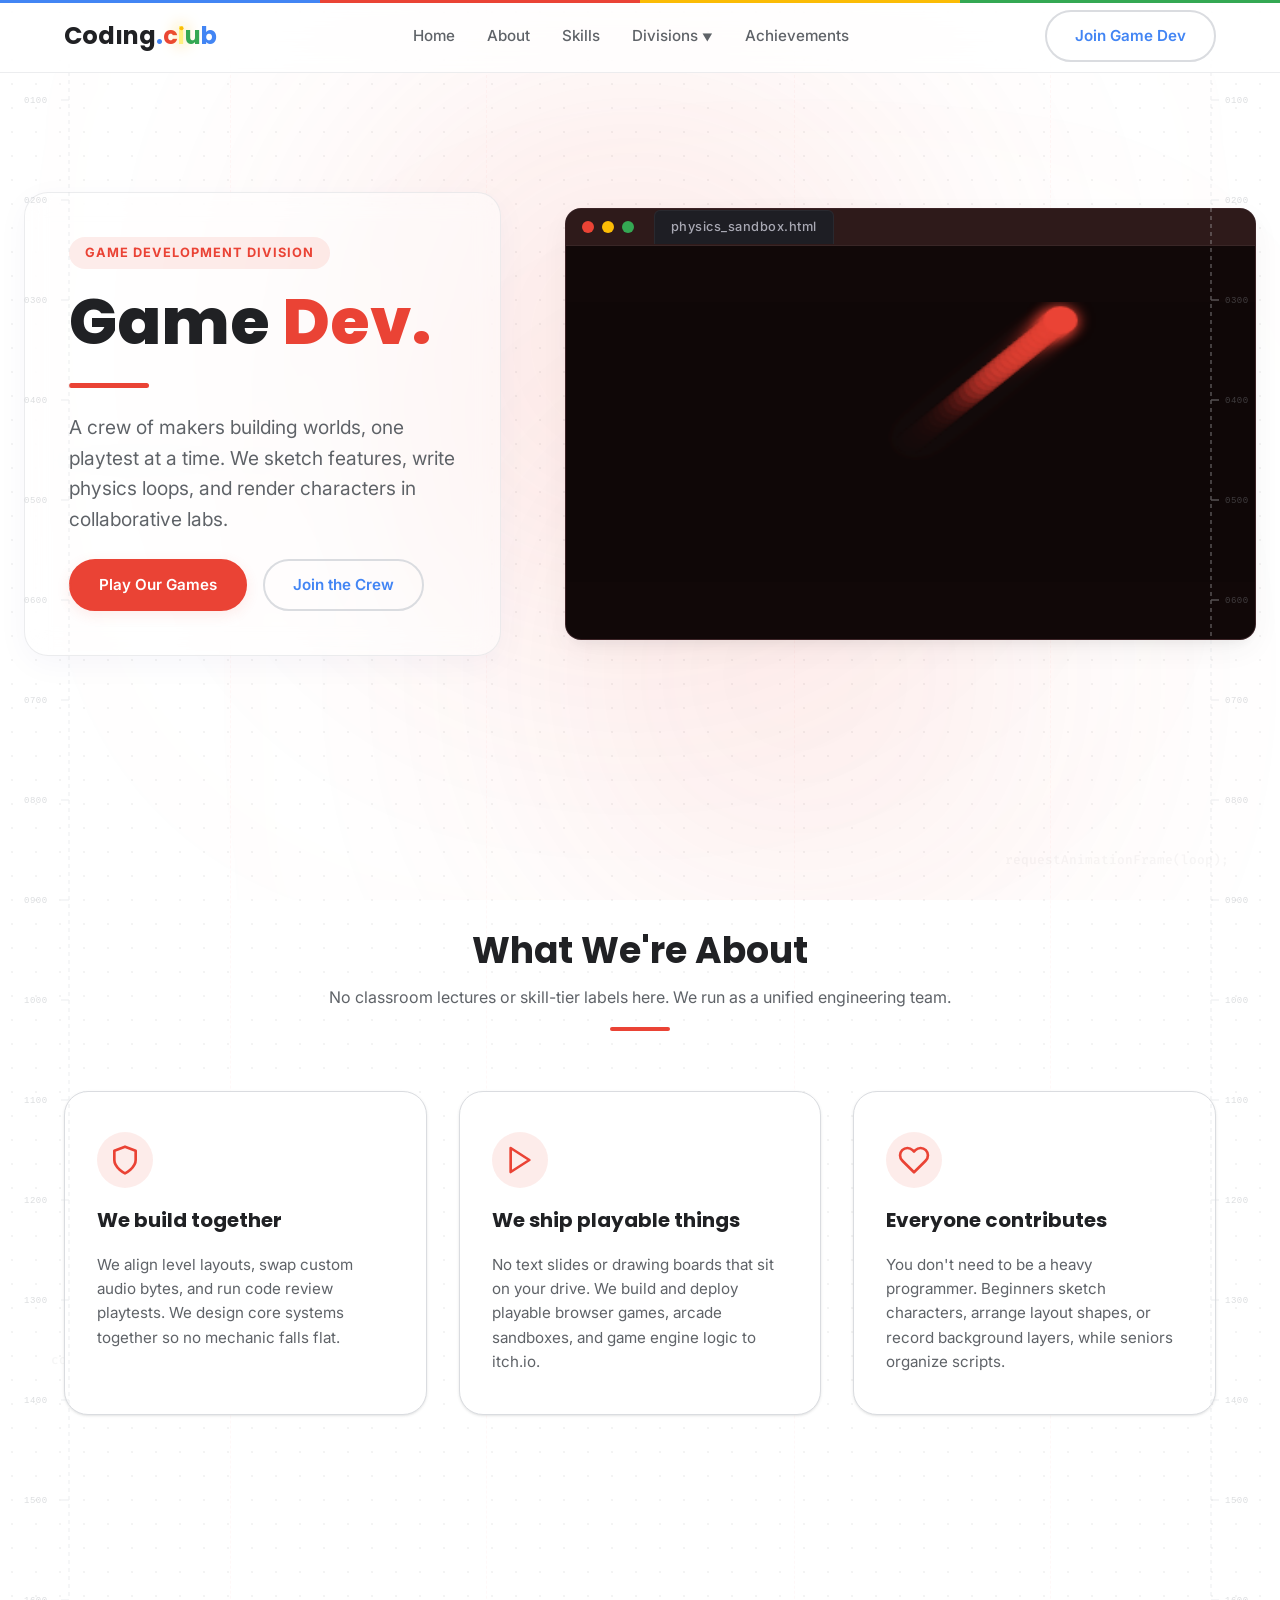
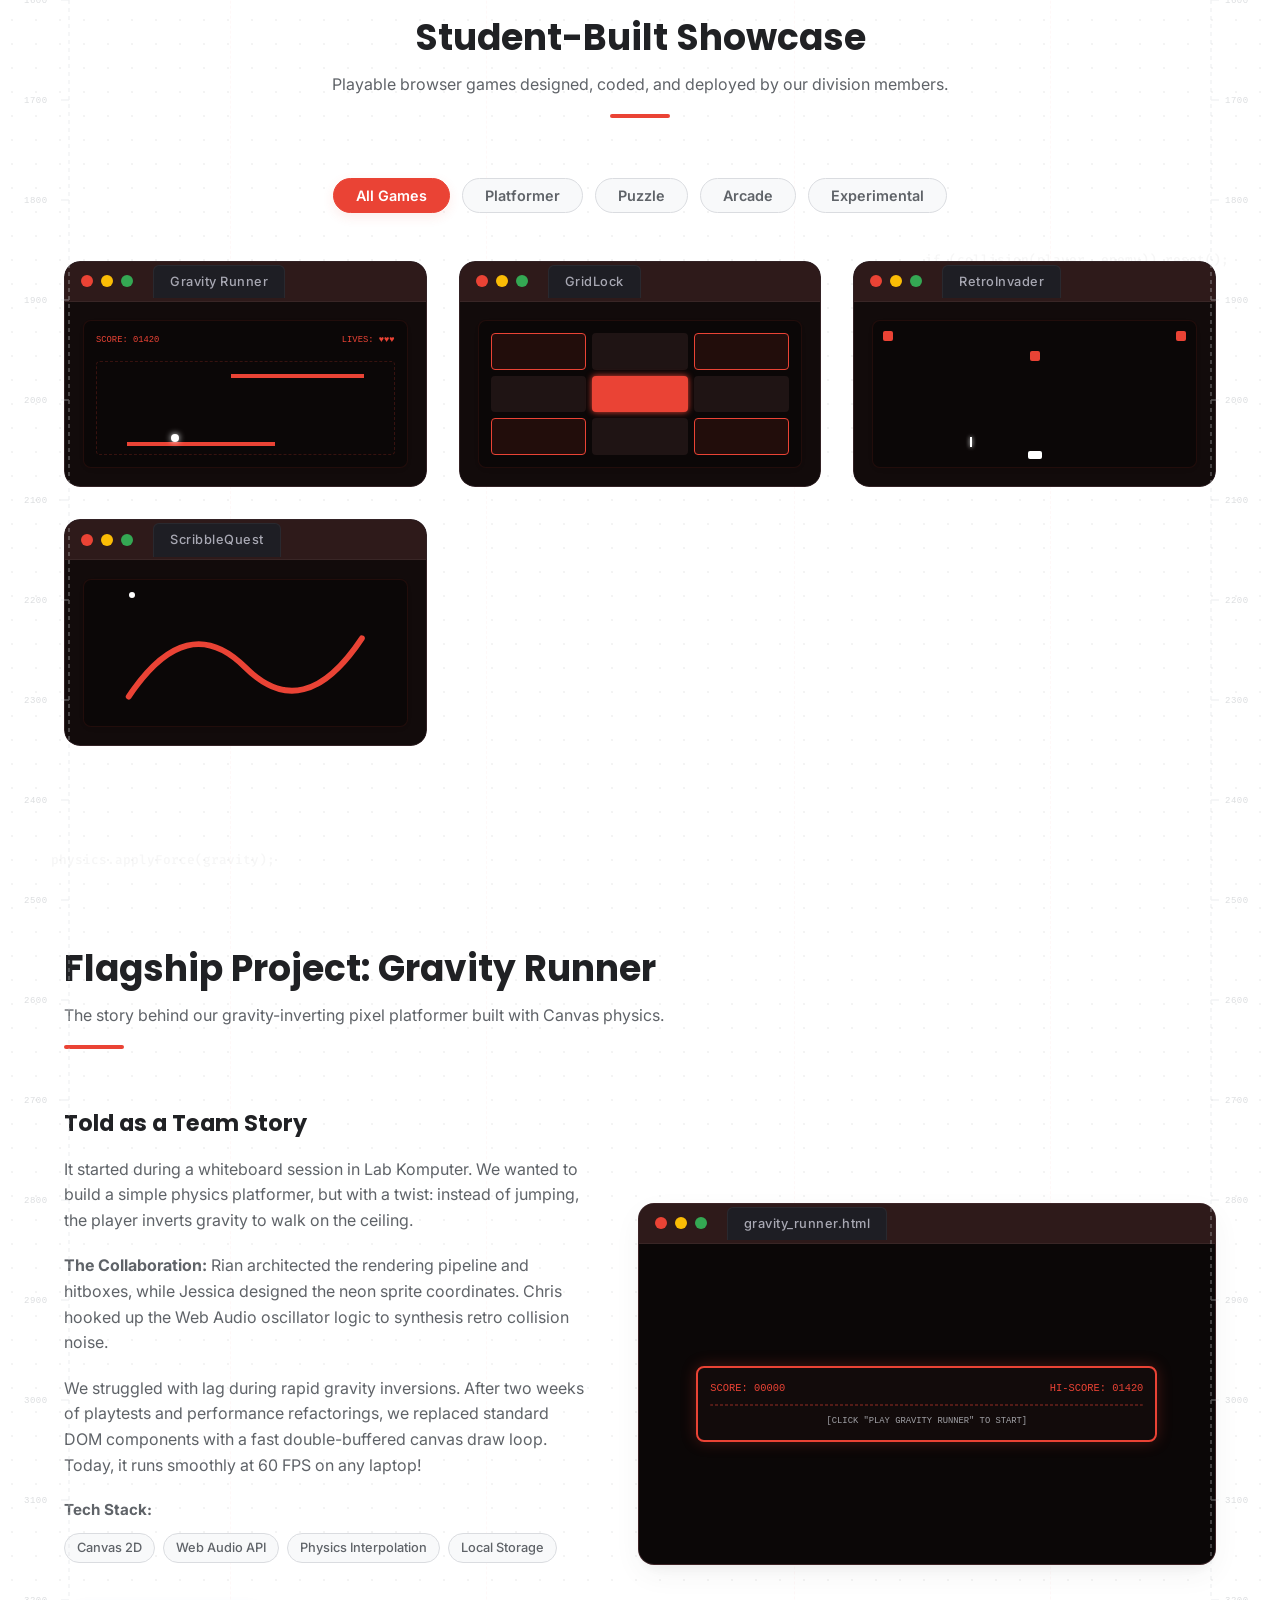
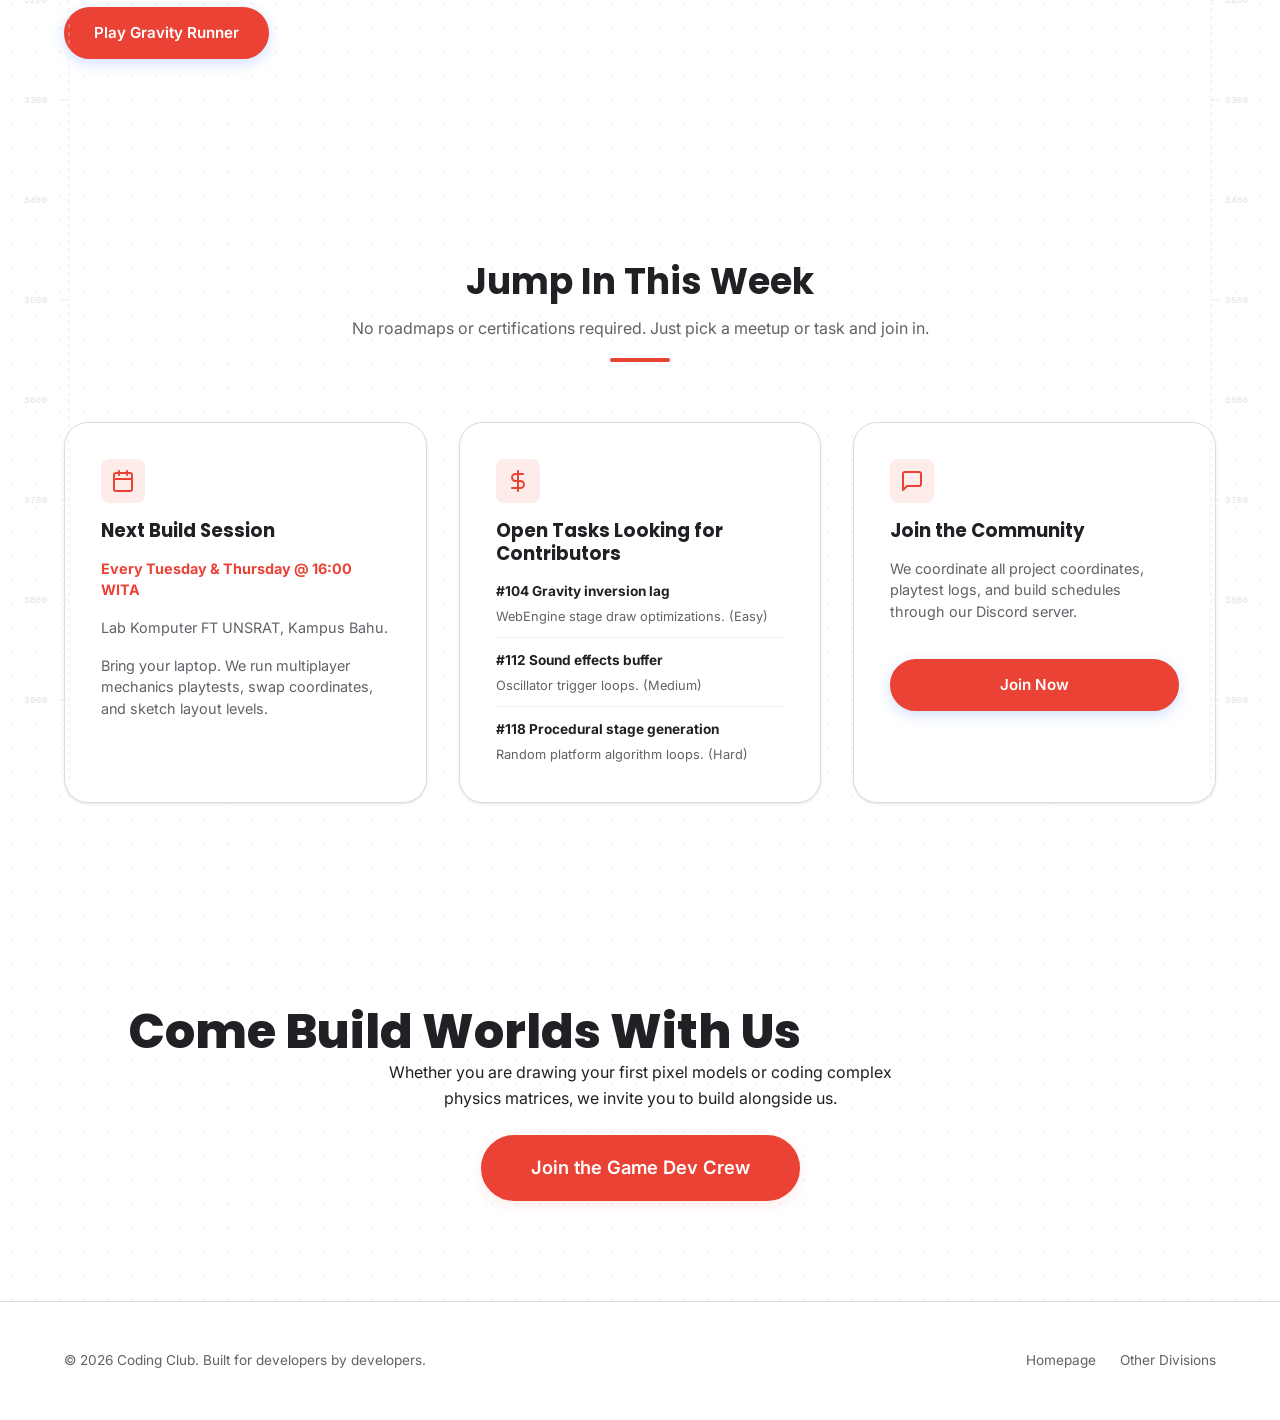
==== gamedev.html @ 47f0b037 "Add files via upload" ====
<!DOCTYPE html>
<html lang="en">
<head>
  <meta charset="UTF-8">
  <meta name="viewport" content="width=device-width, initial-scale=1.0">
  <title>Game Dev Division - Coding Club</title>
  <meta name="description" content="Join the Game Dev Division of Coding Club. A crew of makers building worlds, one playtest at a time. Open to all students at FT UNSRAT.">
  
  <!-- Favicon -->
  <link rel="icon" type="image/webp" href="images/logo.webp">
  
  <!-- Preconnect and Async Font Loading -->
  <link rel="preconnect" href="https://fonts.googleapis.com">
  <link rel="preconnect" href="https://fonts.gstatic.com" crossorigin>
  <link rel="stylesheet" href="https://fonts.googleapis.com/css2?family=Inter:wght@400;500;600;700&family=Poppins:wght@600;700;800&family=Outfit:wght@500;700;800&family=Fira+Code:wght@500&display=swap" media="print" onload="this.media='all'">
  
  <link rel="stylesheet" href="style.css">
</head>
<body class="gamedev-page">

  <!-- Premium Background Elements (Scoped to red) -->
  <div class="bg-grid-overlay"></div>
  <div class="ambient-glows">
    <div class="glow-blob blob-red" style="top: 10%; left: 30%; width: 500px; height: 500px; opacity: 0.15;"></div>
    <div class="glow-blob blob-red" style="top: 50%; right: 20%; width: 450px; height: 450px; opacity: 0.12;"></div>
  </div>

  <!-- Interactive Cursor Glow Spotlight -->
  <div class="cursor-glow" id="cursor-glow"></div>

  <!-- Blueprint Vertical Grid Lines -->
  <div class="blueprint-grid-lines">
    <div class="grid-line line-1" style="border-color: rgba(234, 67, 53, 0.035);"></div>
    <div class="grid-line line-2" style="border-color: rgba(234, 67, 53, 0.035);"></div>
    <div class="grid-line line-3" style="border-color: rgba(234, 67, 53, 0.035);"></div>
    <div class="grid-line line-4" style="border-color: rgba(234, 67, 53, 0.035);"></div>
  </div>

  <!-- Scattered Monospace Code Snippet Watermarks -->
  <div class="bg-code-watermarks">
    <div class="watermark wt-left wt-1">ctx.drawImage(sprite, x, y);</div>
    <div class="watermark wt-right wt-2">requestAnimationFrame(loop);</div>
    <div class="watermark wt-left wt-3">const audio = new AudioContext();</div>
    <div class="watermark wt-right wt-4">if (collision(player, enemy)) reset();</div>
    <div class="watermark wt-left wt-5">physics.applyForce(gravity);</div>
  </div>

  <!-- Vertical Side Blueprint Rulers -->
  <div class="bg-ruler bg-ruler-left"></div>
  <div class="bg-ruler bg-ruler-right"></div>

  <!-- Navigation Bar -->
  <header id="main-header">
    <div class="container nav-container">
      <a href="index.html" class="logo" aria-label="Coding Club Logo">
        <span class="logo-coding">Cod<span class="logo-i">ı<span class="i-dot"></span></span>ng</span><span class="logo-divider">.</span><span class="logo-club"><span class="logo-letter club-c red">c</span><span class="logo-letter club-l yellow">l</span><span class="logo-letter club-u green">u</span><span class="logo-letter club-b blue">b</span></span>
      </a>
      
      <button class="menu-toggle" id="mobile-menu" aria-label="Toggle navigation menu">
        <span></span>
        <span></span>
        <span></span>
      </button>

      <nav>
        <ul class="nav-links" id="nav-links-list">
          <li><a href="index.html#hero">Home</a></li>
          <li><a href="index.html#intro">About</a></li>
          <li><a href="index.html#learn">Skills</a></li>
          <li class="dropdown">
            <a href="index.html#divisions" class="dropdown-toggle">Divisions <span class="dropdown-caret">▼</span></a>
            <ul class="dropdown-menu">
              <li><a href="webdev.html">Web Dev</a></li>
              <li><a href="gamedev.html">Game Dev</a></li>
              <li><a href="python.html">Python</a></li>
            </ul>
          </li>
          <li><a href="index.html#timeline">Achievements</a></li>
        </ul>
      </nav>

      <div class="nav-cta">
        <a href="#join-division" class="btn btn-secondary">Join Game Dev</a>
      </div>
    </div>
  </header>

  <!-- Division Hero Section -->
  <section id="division-hero" class="div-hero-sec">
    <div class="container hero-wrapper">
      <div class="hero-content reveal reveal-left">
        <div class="division-badge-pill" style="color: var(--google-red); background-color: var(--google-red-alpha);">Game Development Division</div>
        <h1 class="hero-headline">
          Game <span class="word-red" style="color: var(--google-red);">Dev.</span>
        </h1>
        <div class="section-divider divider-red" style="margin: 0; width: 80px; height: 5px; background-color: var(--google-red);"></div>
        <p class="hero-subtext">
          A crew of makers building worlds, one playtest at a time. We sketch features, write physics loops, and render characters in collaborative labs.
        </p>
        <div class="hero-ctas">
          <a href="#work" class="btn btn-primary" style="background-color: var(--google-red); border-color: var(--google-red); box-shadow: 0 4px 14px var(--google-red-alpha);">Play Our Games</a>
          <a href="#join-division" class="btn btn-secondary">Join the Crew</a>
        </div>
      </div>
      
      <!-- Interactive Game Demo Canvas Mockup -->
      <div class="showcase-container reveal reveal-right">
        <div class="browser-mock" style="border-color: rgba(234, 67, 53, 0.15);">
          <div class="browser-header" style="background-color: #2e1a1a;">
            <span class="dot dot-red"></span>
            <span class="dot dot-yellow"></span>
            <span class="dot dot-green"></span>
            <div class="browser-tab">physics_sandbox.html</div>
          </div>
          <div class="browser-content" style="background-color: #110808; display: flex; align-items: center; justify-content: center; height: 100%;">
            <canvas id="gamedev-canvas" style="width: 100%; height: 100%; max-height: 280px; display: block;"></canvas>
          </div>
        </div>
      </div>
    </div>
  </section>

  <!-- What We're About Section -->
  <section id="about-division" class="section-alt">
    <div class="container">
      <div class="section-header text-center reveal">
        <h2>What We're About</h2>
        <p>No classroom lectures or skill-tier labels here. We run as a unified engineering team.</p>
        <div class="section-divider divider-red" style="background-color: var(--google-red);"></div>
      </div>

      <div class="pillars-grid">
        <!-- Pillar 1 -->
        <div class="pillar-card reveal" style="transition-delay: 0.1s;">
          <div class="pillar-icon" style="background-color: var(--google-red-alpha); color: var(--google-red);">
            <svg viewBox="0 0 24 24" width="32" height="32" fill="none" stroke="currentColor" stroke-width="2" stroke-linecap="round" stroke-linejoin="round"><path d="M12 22s8-4 8-10V5l-8-3-8 3v7c0 6 8 10 8 10z"/></svg>
          </div>
          <h3>We build together</h3>
          <p>
            We align level layouts, swap custom audio bytes, and run code review playtests. We design core systems together so no mechanic falls flat.
          </p>
        </div>

        <!-- Pillar 2 -->
        <div class="pillar-card reveal" style="transition-delay: 0.2s;">
          <div class="pillar-icon" style="background-color: var(--google-red-alpha); color: var(--google-red);">
            <svg viewBox="0 0 24 24" width="32" height="32" fill="none" stroke="currentColor" stroke-width="2" stroke-linecap="round" stroke-linejoin="round"><polygon points="5 3 19 12 5 21 5 3"/></svg>
          </div>
          <h3>We ship playable things</h3>
          <p>
            No text slides or drawing boards that sit on your drive. We build and deploy playable browser games, arcade sandboxes, and game engine logic to itch.io.
          </p>
        </div>

        <!-- Pillar 3 -->
        <div class="pillar-card reveal" style="transition-delay: 0.3s;">
          <div class="pillar-icon" style="background-color: var(--google-red-alpha); color: var(--google-red);">
            <svg viewBox="0 0 24 24" width="32" height="32" fill="none" stroke="currentColor" stroke-width="2" stroke-linecap="round" stroke-linejoin="round"><path d="M20.84 4.61a5.5 5.5 0 0 0-7.78 0L12 5.67l-1.06-1.06a5.5 5.5 0 0 0-7.78 7.78l1.06 1.06L12 21.23l7.78-7.78 1.06-1.06a5.5 5.5 0 0 0 0-7.78z"/></svg>
          </div>
          <h3>Everyone contributes</h3>
          <p>
            You don't need to be a heavy programmer. Beginners sketch characters, arrange layout shapes, or record background layers, while seniors organize scripts.
          </p>
        </div>
      </div>
    </div>
  </section>

  <!-- Live Project Showcase Section -->
  <section id="work">
    <div class="container">
      <div class="section-header text-center reveal">
        <h2>Student-Built Showcase</h2>
        <p>Playable browser games designed, coded, and deployed by our division members.</p>
        <div class="section-divider divider-red" style="background-color: var(--google-red);"></div>
      </div>

      <!-- Filter Tabs -->
      <div class="filter-tabs-wrapper reveal">
        <button class="filter-tab active" data-filter="all" style="--google-blue: var(--google-red); --google-blue-alpha: var(--google-red-alpha);">All Games</button>
        <button class="filter-tab" data-filter="platformer" style="--google-blue: var(--google-red); --google-blue-alpha: var(--google-red-alpha);">Platformer</button>
        <button class="filter-tab" data-filter="puzzle" style="--google-blue: var(--google-red); --google-blue-alpha: var(--google-red-alpha);">Puzzle</button>
        <button class="filter-tab" data-filter="arcade" style="--google-blue: var(--google-red); --google-blue-alpha: var(--google-red-alpha);">Arcade</button>
        <button class="filter-tab" data-filter="experimental" style="--google-blue: var(--google-red); --google-blue-alpha: var(--google-red-alpha);">Experimental</button>
      </div>

      <!-- Project Grid -->
      <div class="project-showcase-grid">
        <!-- Game 1 (Platformer) -->
        <div class="project-card-wrapper reveal" data-category="platformer">
          <div class="browser-mock" style="border-color: rgba(234, 67, 53, 0.1);">
            <div class="browser-header" style="background-color: #2e1a1a;">
              <span class="dot dot-red"></span>
              <span class="dot dot-yellow"></span>
              <span class="dot dot-green"></span>
              <div class="browser-tab">Gravity Runner</div>
            </div>
            <div class="browser-content">
              <div class="showcase-img-placeholder" style="background-color: #120b0b;">
                <!-- Retro Game UI Visual mockup -->
                <div class="vector-browser-ui" style="background-color: #0b0707; border-color: rgba(234, 67, 53, 0.1);">
                  <div class="game-hud" style="display: flex; justify-content: space-between; font-family: monospace; font-size: 0.55rem; color: var(--google-red); width: 100%;">
                    <span>SCORE: 01420</span>
                    <span>LIVES: &hearts;&hearts;&hearts;</span>
                  </div>
                  <div style="flex-grow: 1; position: relative; border: 1px dashed rgba(234, 67, 53, 0.2); border-radius: 4px; margin-top: 4px; overflow: hidden;">
                    <div style="position: absolute; bottom: 8px; left: 10%; width: 50%; height: 4px; background-color: var(--google-red);"></div>
                    <div style="position: absolute; top: 12px; right: 10%; width: 45%; height: 4px; background-color: var(--google-red);"></div>
                    <div style="position: absolute; bottom: 12px; left: 25%; width: 8px; height: 8px; background-color: #ffffff; border-radius: 50%; box-shadow: 0 0 6px #ffffff;"></div>
                  </div>
                </div>
              </div>
              <div class="project-hover-detail" style="background: rgba(18, 11, 11, 0.98);">
                <h4>Gravity Runner</h4>
                <p>Run, jump, and invert gravity to bypass obstacles in this fast-paced pixel game.</p>
                <div class="proj-stack">
                  <span class="stack-tag" style="background-color: var(--google-red-alpha); color: var(--google-red);">Canvas 2D</span>
                  <span class="stack-tag" style="background-color: var(--google-red-alpha); color: var(--google-red);">Web Audio</span>
                  <span class="stack-tag" style="background-color: var(--google-red-alpha); color: var(--google-red);">HTML5</span>
                </div>
              </div>
            </div>
          </div>
        </div>

        <!-- Game 2 (Puzzle) -->
        <div class="project-card-wrapper reveal" data-category="puzzle">
          <div class="browser-mock" style="border-color: rgba(234, 67, 53, 0.1);">
            <div class="browser-header" style="background-color: #2e1a1a;">
              <span class="dot dot-red"></span>
              <span class="dot dot-yellow"></span>
              <span class="dot dot-green"></span>
              <div class="browser-tab">GridLock</div>
            </div>
            <div class="browser-content">
              <div class="showcase-img-placeholder" style="background-color: #120b0b;">
                <div class="vector-browser-ui" style="background-color: #0b0707; border-color: rgba(234, 67, 53, 0.1); display: grid; grid-template-columns: repeat(3, 1fr); gap: 6px; padding: 12px;">
                  <div style="background-color: var(--google-red-alpha); border-radius: 4px; border: 1px solid var(--google-red);"></div>
                  <div style="background-color: #1f1414; border-radius: 4px;"></div>
                  <div style="background-color: var(--google-red-alpha); border-radius: 4px; border: 1px solid var(--google-red);"></div>
                  <div style="background-color: #1f1414; border-radius: 4px;"></div>
                  <div style="background-color: var(--google-red); border-radius: 4px; box-shadow: 0 0 6px var(--google-red);"></div>
                  <div style="background-color: #1f1414; border-radius: 4px;"></div>
                  <div style="background-color: var(--google-red-alpha); border-radius: 4px; border: 1px solid var(--google-red);"></div>
                  <div style="background-color: #1f1414; border-radius: 4px;"></div>
                  <div style="background-color: var(--google-red-alpha); border-radius: 4px; border: 1px solid var(--google-red);"></div>
                </div>
              </div>
              <div class="project-hover-detail" style="background: rgba(18, 11, 11, 0.98);">
                <h4>GridLock</h4>
                <p>A slide puzzle resolving pattern matches before the grid locks up.</p>
                <div class="proj-stack">
                  <span class="stack-tag" style="background-color: var(--google-red-alpha); color: var(--google-red);">React</span>
                  <span class="stack-tag" style="background-color: var(--google-red-alpha); color: var(--google-red);">CSS Grid</span>
                  <span class="stack-tag" style="background-color: var(--google-red-alpha); color: var(--google-red);">Vite</span>
                </div>
              </div>
            </div>
          </div>
        </div>

        <!-- Game 3 (Arcade) -->
        <div class="project-card-wrapper reveal" data-category="arcade">
          <div class="browser-mock" style="border-color: rgba(234, 67, 53, 0.1);">
            <div class="browser-header" style="background-color: #2e1a1a;">
              <span class="dot dot-red"></span>
              <span class="dot dot-yellow"></span>
              <span class="dot dot-green"></span>
              <div class="browser-tab">RetroInvader</div>
            </div>
            <div class="browser-content">
              <div class="showcase-img-placeholder" style="background-color: #120b0b;">
                <div class="vector-browser-ui" style="background-color: #0b0707; border-color: rgba(234, 67, 53, 0.1); position: relative;">
                  <div style="position: absolute; top: 10px; left: 10px; width: 10px; height: 10px; background-color: var(--google-red); border-radius: 2px;"></div>
                  <div style="position: absolute; top: 10px; right: 10px; width: 10px; height: 10px; background-color: var(--google-red); border-radius: 2px;"></div>
                  <div style="position: absolute; top: 30px; left: 50%; transform: translateX(-50%); width: 10px; height: 10px; background-color: var(--google-red); border-radius: 2px;"></div>
                  
                  <div style="position: absolute; bottom: 20px; left: 30%; width: 2px; height: 10px; background-color: #ffffff; box-shadow: 0 0 4px #ffffff;"></div>
                  <div style="position: absolute; bottom: 8px; left: 50%; transform: translateX(-50%); width: 14px; height: 8px; background-color: #ffffff; border-radius: 2px;"></div>
                </div>
              </div>
              <div class="project-hover-detail" style="background: rgba(18, 11, 11, 0.98);">
                <h4>RetroInvader</h4>
                <p>A neon space defender shooting rising blocks and waves of targets.</p>
                <div class="proj-stack">
                  <span class="stack-tag" style="background-color: var(--google-red-alpha); color: var(--google-red);">Canvas 2D</span>
                  <span class="stack-tag" style="background-color: var(--google-red-alpha); color: var(--google-red);">Vanilla JS</span>
                  <span class="stack-tag" style="background-color: var(--google-red-alpha); color: var(--google-red);">WebAudio</span>
                </div>
              </div>
            </div>
          </div>
        </div>

        <!-- Game 4 (Experimental) -->
        <div class="project-card-wrapper reveal" data-category="experimental">
          <div class="browser-mock" style="border-color: rgba(234, 67, 53, 0.1);">
            <div class="browser-header" style="background-color: #2e1a1a;">
              <span class="dot dot-red"></span>
              <span class="dot dot-yellow"></span>
              <span class="dot dot-green"></span>
              <div class="browser-tab">ScribbleQuest</div>
            </div>
            <div class="browser-content">
              <div class="showcase-img-placeholder" style="background-color: #120b0b;">
                <div class="vector-browser-ui" style="background-color: #0b0707; border-color: rgba(234, 67, 53, 0.1); position: relative;">
                  <!-- Curved drawing path representation -->
                  <svg viewBox="0 0 100 50" style="position: absolute; top: 0; left: 0; width: 100%; height: 100%; fill: none; stroke: var(--google-red); stroke-width: 2; stroke-linecap: round;">
                    <path d="M10,40 Q30,10 50,30 T90,20" />
                  </svg>
                  <div style="position: absolute; top: 12px; left: 45px; width: 6px; height: 6px; background-color: #ffffff; border-radius: 50%;"></div>
                </div>
              </div>
              <div class="project-hover-detail" style="background: rgba(18, 11, 11, 0.98);">
                <h4>ScribbleQuest</h4>
                <p>A procedural physics drawer letting you sketch platforms to guide the hero.</p>
                <div class="proj-stack">
                  <span class="stack-tag" style="background-color: var(--google-red-alpha); color: var(--google-red);">Matter.js</span>
                  <span class="stack-tag" style="background-color: var(--google-red-alpha); color: var(--google-red);">Canvas 2D</span>
                  <span class="stack-tag" style="background-color: var(--google-red-alpha); color: var(--google-red);">TypeScript</span>
                </div>
              </div>
            </div>
          </div>
        </div>
      </div>
    </div>
  </section>

  <!-- Featured Project Deep-Dive Section -->
  <section id="deep-dive" class="section-alt">
    <div class="container">
      <div class="section-header reveal">
        <h2>Flagship Project: Gravity Runner</h2>
        <p>The story behind our gravity-inverting pixel platformer built with Canvas physics.</p>
        <div class="section-divider divider-red" style="background-color: var(--google-red); margin-left: 0;"></div>
      </div>

      <div class="deep-dive-layout">
        <!-- Story text -->
        <div class="deep-dive-story reveal reveal-left">
          <h3>Told as a Team Story</h3>
          <p>
            It started during a whiteboard session in Lab Komputer. We wanted to build a simple physics platformer, but with a twist: instead of jumping, the player inverts gravity to walk on the ceiling.
          </p>
          <p>
            <strong>The Collaboration:</strong> Rian architected the rendering pipeline and hitboxes, while Jessica designed the neon sprite coordinates. Chris hooked up the Web Audio oscillator logic to synthesis retro collision noise.
          </p>
          <p>
            We struggled with lag during rapid gravity inversions. After two weeks of playtests and performance refactorings, we replaced standard DOM components with a fast double-buffered canvas draw loop. Today, it runs smoothly at 60 FPS on any laptop!
          </p>

          <div class="dive-tech-stack">
            <strong>Tech Stack:</strong>
            <div class="tools-list" style="margin-top: 10px;">
              <span class="tool-badge">Canvas 2D</span>
              <span class="tool-badge">Web Audio API</span>
              <span class="tool-badge">Physics Interpolation</span>
              <span class="tool-badge">Local Storage</span>
            </div>
          </div>

          <div class="dive-buttons" style="margin-top: 24px;">
            <a href="#" id="gamedev-flagship-btn" class="btn btn-primary" style="background-color: var(--google-red); border-color: var(--google-red);">Play Gravity Runner</a>
          </div>
        </div>

        <!-- Visual layout mock browser -->
        <div class="deep-dive-visual reveal reveal-right">
          <div class="browser-mock" style="border-color: rgba(234, 67, 53, 0.15);">
            <div class="browser-header" style="background-color: #2e1a1a;">
              <span class="dot dot-red"></span>
              <span class="dot dot-yellow"></span>
              <span class="dot dot-green"></span>
              <div class="browser-tab">gravity_runner.html</div>
            </div>
            <div class="browser-content" style="background-color: #0b0707; display: flex; align-items: center; justify-content: center; height: 100%; min-height: 320px;">
              <!-- Mini Game cabinet frame -->
              <div id="gamedev-game-container" style="width: 80%; height: 80%; border: 2px solid var(--google-red); border-radius: 8px; background-color: #120b0b; padding: 12px; display: flex; flex-direction: column; justify-content: space-between; box-shadow: 0 0 15px rgba(234, 67, 53, 0.25);">
                <div id="gamedev-game-hud" style="font-family: monospace; font-size: 0.65rem; color: var(--google-red); display: flex; justify-content: space-between;">
                  <span>SCORE: 00000</span>
                  <span>HI-SCORE: 01420</span>
                </div>
                <div id="gamedev-game-screen" style="flex-grow: 1; border: 1px dashed rgba(234, 67, 53, 0.3); border-radius: 4px; margin: 8px 0; position: relative; overflow: hidden; display: flex; align-items: center; justify-content: center; font-family: monospace;">
                  <!-- Retro platforms and character representation -->
                  <div style="position: absolute; top: 16px; left: 15px; width: 35px; height: 4px; background-color: var(--google-red);"></div>
                  <div style="position: absolute; bottom: 20px; right: 20px; width: 45px; height: 4px; background-color: var(--google-red);"></div>
                  <div style="position: absolute; top: 20px; left: 24px; width: 8px; height: 8px; background-color: #ffffff; border-radius: 2px; box-shadow: 0 0 8px #ffffff;"></div>
                </div>
                <div id="gamedev-game-instruction" style="font-family: monospace; font-size: 0.55rem; color: #a1a1a6; text-align: center; cursor: pointer; user-select: none;">
                  [CLICK "PLAY GRAVITY RUNNER" TO START]
                </div>
              </div>
            </div>
          </div>
        </div>
      </div>
    </div>
  </section>

  <!-- How to Get Involved Section -->
  <section id="get-involved">
    <div class="container">
      <div class="section-header text-center reveal">
        <h2>Jump In This Week</h2>
        <p>No roadmaps or certifications required. Just pick a meetup or task and join in.</p>
        <div class="section-divider divider-red" style="background-color: var(--google-red);"></div>
      </div>

      <div class="involved-grid">
        <!-- Next Meetup -->
        <div class="involved-card reveal" style="transition-delay: 0.1s;">
          <div class="card-icon" style="background-color: var(--google-red-alpha); color: var(--google-red);">
            <svg viewBox="0 0 24 24" width="24" height="24" fill="none" stroke="currentColor" stroke-width="2" stroke-linecap="round" stroke-linejoin="round"><rect x="3" y="4" width="18" height="18" rx="2" ry="2"/><line x1="16" y1="2" x2="16" y2="6"/><line x1="8" y1="2" x2="8" y2="6"/><line x1="3" y1="10" x2="21" y2="10"/></svg>
          </div>
          <h3>Next Build Session</h3>
          <p class="meetup-time" style="color: var(--google-red);">Every Tuesday & Thursday @ 16:00 WITA</p>
          <p>Lab Komputer FT UNSRAT, Kampus Bahu.</p>
          <p class="details">Bring your laptop. We run multiplayer mechanics playtests, swap coordinates, and sketch layout levels.</p>
        </div>

        <!-- Open Issues -->
        <div class="involved-card reveal" style="transition-delay: 0.2s;">
          <div class="card-icon" style="background-color: var(--google-red-alpha); color: var(--google-red);">
            <svg viewBox="0 0 24 24" width="24" height="24" fill="none" stroke="currentColor" stroke-width="2" stroke-linecap="round" stroke-linejoin="round"><path d="M12 2v20M17 5H9.5a3.5 3.5 0 0 0 0 7h5a3.5 3.5 0 0 1 0 7H6"/></svg>
          </div>
          <h3>Open Tasks Looking for Contributors</h3>
          <ul class="tasks-list">
            <li>
              <strong>#104 Gravity inversion lag</strong>
              <span>WebEngine stage draw optimizations. (Easy)</span>
            </li>
            <li>
              <strong>#112 Sound effects buffer</strong>
              <span>Oscillator trigger loops. (Medium)</span>
            </li>
            <li>
              <strong>#118 Procedural stage generation</strong>
              <span>Random platform algorithm loops. (Hard)</span>
            </li>
          </ul>
        </div>

        <!-- Community Invite -->
        <div class="involved-card reveal" style="transition-delay: 0.3s;">
          <div class="card-icon" style="background-color: var(--google-red-alpha); color: var(--google-red);">
            <svg viewBox="0 0 24 24" width="24" height="24" fill="none" stroke="currentColor" stroke-width="2" stroke-linecap="round" stroke-linejoin="round"><path d="M21 15a2 2 0 0 1-2 2H7l-4 4V5a2 2 0 0 1 2-2h14a2 2 0 0 1 2 2z"/></svg>
          </div>
          <h3>Join the Community</h3>
          <p>We coordinate all project coordinates, playtest logs, and build schedules through our Discord server.</p>
          <div class="involvement-buttons" style="margin-top: 20px; display: flex; flex-direction: column; gap: 12px;">
            <a href="#" class="btn btn-primary" style="justify-content: center; background-color: var(--google-red); border-color: var(--google-red);">Join Now</a>
          </div>
        </div>
      </div>
    </div>
  </section>

  <!-- Division CTA Section -->
  <section id="join-division" class="section-alt">
    <div class="container text-center">
      <div class="div-cta-content reveal">
        <h2 class="cta-headline">Come Build Worlds With Us</h2>
        <p class="cta-subtext" style="max-width: 550px; margin: 0 auto 24px auto;">
          Whether you are drawing your first pixel models or coding complex physics matrices, we invite you to build alongside us.
        </p>
        <a href="#" class="btn btn-primary btn-large" style="background-color: var(--google-red); border-color: var(--google-red); box-shadow: 0 4px 14px var(--google-red-alpha);">Join the Game Dev Crew</a>
      </div>
    </div>
  </section>

  <!-- Footer Section -->
  <footer id="main-footer">
    <div class="container footer-wrapper">
      <p class="footer-copy">&copy; 2026 Coding Club. Built for developers by developers.</p>
      <div class="footer-links">
        <a href="index.html">Homepage</a>
        <a href="index.html#divisions">Other Divisions</a>
      </div>
    </div>
  </footer>

  <!-- Scripts -->
  <script src="script.js" defer></script>
</body>
</html>
---- style.css ----
/* CSS Custom Properties for Google-inspired Design System */
:root {
  --google-blue: #4285F4;
  --google-red: #EA4335;
  --google-yellow: #FBBC05;
  --google-green: #34A853;
  
  --google-blue-alpha: rgba(66, 133, 244, 0.1);
  --google-red-alpha: rgba(234, 67, 53, 0.1);
  --google-green-alpha: rgba(52, 168, 83, 0.1);
  --google-yellow-alpha: rgba(251, 188, 5, 0.1);

  --bg-primary: #ffffff;
  --bg-secondary: #f8f9fa;
  --bg-dark: #1e1e24;
  --text-primary: #202124;
  --text-secondary: #5f6368;
  --text-light: #ffffff;
  --border-color: #dadce0;
  
  --radius-sm: 8px;
  --radius-md: 16px;
  --radius-lg: 24px;
  --radius-xl: 32px;
  --radius-full: 100px;
  
  --shadow-sm: 0 1px 3px rgba(60, 64, 67, 0.1), 0 1px 2px rgba(60, 64, 67, 0.05);
  --shadow-md: 0 4px 6px -1px rgba(0, 0, 0, 0.05), 0 2px 4px -1px rgba(0, 0, 0, 0.03);
  --shadow-lg: 0 10px 30px -5px rgba(60, 64, 67, 0.08), 0 8px 16px -8px rgba(60, 64, 67, 0.08);
  --shadow-hover: 0 12px 32px -4px rgba(60, 64, 67, 0.15), 0 8px 24px -6px rgba(60, 64, 67, 0.1);

  --transition-smooth: all 0.3s cubic-bezier(0.4, 0, 0.2, 1);
  --transition-bounce: all 0.5s cubic-bezier(0.34, 1.56, 0.64, 1);
}

/* Base Styles & Resets */
*, *::before, *::after {
  box-sizing: border-box;
  margin: 0;
  padding: 0;
}

html {
  scroll-behavior: smooth;
  font-size: 16px;
}

body {
  font-family: 'Inter', sans-serif;
  background-color: var(--bg-primary);
  color: var(--text-primary);
  line-height: 1.6;
  overflow-x: hidden;
  position: relative; /* establish positioning context for background noodles */
  -webkit-font-smoothing: antialiased;
}

/* Scrollbar Styling */
::-webkit-scrollbar {
  width: 8px;
  height: 8px;
}

::-webkit-scrollbar-track {
  background: var(--bg-secondary);
}

::-webkit-scrollbar-thumb {
  background: #c1c1c1;
  border-radius: var(--radius-sm);
}

::-webkit-scrollbar-thumb:hover {
  background: #a8a8a8;
}

/* Typography */
h1, h2, h3, h4, h5, h6 {
  font-family: 'Poppins', sans-serif;
  font-weight: 700;
  color: var(--text-primary);
  line-height: 1.25;
}

/* Layout Utilities */
.container {
  width: 100%;
  max-width: 1200px;
  margin: 0 auto;
  padding: 0 24px;
}

section {
  padding: 100px 0;
  position: relative;
  overflow: hidden;
}

.section-alt {
  background-color: transparent; /* seamless background wash merges all sections */
}

.text-center {
  text-align: center;
}

.max-w-3xl {
  max-width: 48rem;
  margin-left: auto;
  margin-right: auto;
}

/* Header & Nav */
header {
  position: fixed;
  top: 0;
  left: 0;
  width: 100%;
  background-color: rgba(255, 255, 255, 0.75);
  backdrop-filter: blur(15px);
  -webkit-backdrop-filter: blur(15px);
  z-index: 1000;
  border-bottom: 1px solid rgba(218, 220, 224, 0.5);
  transition: var(--transition-smooth);
  animation: header-entrance 0.8s cubic-bezier(0.16, 1, 0.3, 1) both;
}

@keyframes header-entrance {
  from {
    transform: translateY(-100%);
    opacity: 0;
  }
  to {
    transform: translateY(0);
    opacity: 1;
  }
}

header::before {
  content: '';
  position: absolute;
  top: 0;
  left: 0;
  width: 100%;
  height: 3px;
  background: linear-gradient(90deg, var(--google-blue) 0%, var(--google-blue) 25%, var(--google-red) 25%, var(--google-red) 50%, var(--google-yellow) 50%, var(--google-yellow) 75%, var(--google-green) 75%, var(--google-green) 100%);
  z-index: 10;
}

header.scrolled {
  box-shadow: var(--shadow-sm);
  background-color: rgba(255, 255, 255, 0.85);
}

.nav-container {
  display: flex;
  justify-content: space-between;
  align-items: center;
  height: 72px;
}

.logo {
  display: inline-flex;
  align-items: baseline;
  font-family: 'Poppins', sans-serif;
  font-weight: 700;
  font-size: 1.5rem;
  text-decoration: none;
  color: var(--text-primary);
}

.logo-coding {
  display: inline-flex;
  align-items: baseline;
}

.logo-i {
  position: relative;
  display: inline-block;
}

.i-dot {
  position: absolute;
  left: 50%;
  transform: translateX(-50%);
  bottom: 0.96em; /* sits cleanly above the dotless ı without overlapping */
  width: 0.17em;
  height: 0.17em;
  background-color: var(--google-blue);
  border-radius: 50%;
  transition: transform 0.05s ease, background-color 0.15s ease; /* smooth physics updates */
}

.logo-divider {
  color: var(--google-blue);
}

.logo-club {
  display: inline-flex;
  align-items: baseline;
}

.logo-letter {
  display: inline-block;
  transform-origin: bottom center;
  transition: transform 0.2s cubic-bezier(0.175, 0.885, 0.32, 1.275), 
              text-shadow 0.2s ease, 
              color 0.2s ease;
}

/* Default Logo colors restored */
.club-c { color: var(--google-red); }
.club-l { color: var(--google-yellow); }
.club-u { color: var(--google-green); }
.club-b { color: var(--google-blue); }

/* Shine & squash hit animations when dot collides with letters */
.logo-letter.hit {
  animation: letter-bounce 0.5s cubic-bezier(0.25, 0.8, 0.25, 1.25);
}

.club-c.hit {
  color: #ff5555 !important;
  text-shadow: 0 0 16px rgba(234, 67, 53, 0.9);
}

.club-l.hit {
  color: #fff080 !important;
  text-shadow: 0 0 16px rgba(251, 188, 5, 0.95);
}

.club-u.hit {
  color: #6ee68e !important;
  text-shadow: 0 0 16px rgba(52, 168, 83, 0.9);
}

.club-b.hit {
  color: #8cc0ff !important;
  text-shadow: 0 0 16px rgba(66, 133, 244, 0.9);
}

/* Physics-based elastic squash and stretch, anchored to transform-origin: bottom center */
@keyframes letter-bounce {
  0% {
    transform: scale(1);
  }
  20% {
    /* Mush/squash flat on collision - softened scaling */
    transform: scaleY(0.72) scaleX(1.18);
  }
  45% {
    /* Rebounds tall and narrow - softened scaling */
    transform: scaleY(1.12) scaleX(0.92);
  }
  70% {
    /* Slightly wide - softened scaling */
    transform: scaleY(0.96) scaleX(1.04);
  }
  90% {
    /* Settled */
    transform: scaleY(1.01) scaleX(0.99);
  }
  100% {
    transform: scale(1);
  }
}

.nav-links {
  display: flex;
  gap: 32px;
  list-style: none;
}

.nav-links a {
  text-decoration: none;
  color: var(--text-secondary);
  font-weight: 500;
  font-size: 0.95rem;
  transition: var(--transition-smooth);
  position: relative;
  padding: 4px 0;
  display: inline-block; /* allows vertical translation */
}

.nav-links a::after {
  content: '';
  position: absolute;
  bottom: 0;
  left: 0;
  width: 0;
  height: 2px;
  background-color: var(--google-blue);
  transition: var(--transition-smooth);
}

.nav-links a:hover {
  color: var(--google-blue);
  transform: translateY(-2.5px); /* tactile nav links hover lift */
}

.nav-links a:hover::after {
  width: 100%;
}

.nav-cta {
  display: flex;
  align-items: center;
}

/* Buttons */
.btn {
  display: inline-flex;
  align-items: center;
  justify-content: center;
  padding: 12px 28px;
  border-radius: var(--radius-full);
  font-family: 'Inter', sans-serif;
  font-weight: 600;
  font-size: 0.95rem;
  text-decoration: none;
  cursor: pointer;
  transition: var(--transition-bounce);
  border: 2px solid transparent;
  position: relative;
  overflow: hidden;
}

/* Premium diagonal sheen reflection sweep */
.btn::before {
  content: '';
  position: absolute;
  top: 0;
  left: -100%;
  width: 100%;
  height: 100%;
  background: linear-gradient(
    120deg,
    transparent,
    rgba(255, 255, 255, 0.28),
    transparent
  );
  transition: all 0.6s ease;
  z-index: 1;
  pointer-events: none;
}

.btn:hover::before {
  left: 100%;
}

.btn-primary {
  background-color: var(--google-blue);
  color: var(--text-light);
  box-shadow: 0 4px 14px rgba(66, 133, 244, 0.25);
  animation: btn-pulse 3s infinite ease-in-out;
}

.btn-primary:hover {
  animation-play-state: paused; /* override breathing animation */
  transform: translateY(-3.5px) scale(1.025);
  box-shadow: 0 6px 20px rgba(66, 133, 244, 0.4);
  background-color: #357ae8;
}

.btn-secondary {
  background-color: transparent;
  color: var(--google-blue);
  border-color: var(--border-color);
}

/* Add breathing animation to the navbar Join button */
.nav-cta .btn {
  animation: btn-pulse 3s infinite ease-in-out;
}

.nav-cta .btn:hover {
  animation-play-state: paused;
  transform: translateY(-2.5px) scale(1.025);
}

@keyframes btn-pulse {
  0% {
    transform: scale(1);
    box-shadow: 0 4px 14px rgba(66, 133, 244, 0.2);
  }
  50% {
    transform: scale(1.02);
    box-shadow: 0 6px 18px rgba(66, 133, 244, 0.35);
  }
  100% {
    transform: scale(1);
    box-shadow: 0 4px 14px rgba(66, 133, 244, 0.2);
  }
}

.btn-secondary:hover {
  border-color: var(--google-blue);
  background-color: var(--google-blue-alpha);
  transform: translateY(-2px);
}

/* Mobile Menu Icon */
.menu-toggle {
  display: none;
  flex-direction: column;
  justify-content: space-between;
  width: 24px;
  height: 18px;
  background: transparent;
  border: none;
  cursor: pointer;
  z-index: 1001;
}

.menu-toggle span {
  width: 100%;
  height: 2px;
  background-color: var(--text-primary);
  border-radius: 2px;
  transition: var(--transition-smooth);
}

/* Hero Section */
#hero, .div-hero-sec {
  min-height: calc(100vh - 72px);
  display: flex;
  align-items: center;
  padding-top: 100px;
  padding-bottom: 80px;
  position: relative;
}

#hero .container, .div-hero-sec .container {
  max-width: 1350px;
}

.hero-wrapper {
  display: grid;
  grid-template-columns: 1fr 1.45fr;
  align-items: center;
  gap: 64px;
  width: 100%;
}

.hero-content {
  display: flex;
  flex-direction: column;
  gap: 24px;
  background: rgba(255, 255, 255, 0.45);
  border: 1px solid rgba(218, 220, 224, 0.55);
  padding: 44px;
  border-radius: var(--radius-lg);
  backdrop-filter: blur(12px);
  -webkit-backdrop-filter: blur(12px);
  box-shadow: 0 8px 32px 0 rgba(31, 38, 135, 0.04);
}

.hero-headline {
  font-size: 4rem;
  font-weight: 800;
  line-height: 1.15;
}

.hero-headline span.word-blue { color: var(--google-blue); }
.hero-headline span.word-red { color: var(--google-red); }
.hero-headline span.word-green { color: var(--google-green); }
.hero-headline span.word-yellow { color: var(--google-yellow); }

.hero-subtext {
  font-size: 1.2rem;
  color: var(--text-secondary);
  max-width: 520px;
}

.hero-ctas {
  display: flex;
  gap: 16px;
}

/* Animated Showcase Component */
.showcase-container {
  position: relative;
  width: 100%;
  aspect-ratio: 16/10;
  perspective: 1000px;
}

/* Modern Mock Browser Frame */
.browser-mock {
  width: 100%;
  height: 100%;
  background-color: var(--bg-dark);
  border-radius: var(--radius-md);
  box-shadow: var(--shadow-lg);
  overflow: hidden;
  display: flex;
  flex-direction: column;
  border: 1px solid rgba(255, 255, 255, 0.1);
  transform-style: preserve-3d;
  transition: transform 0.5s ease;
}

.browser-header {
  height: 40px;
  background-color: #2e2e38;
  display: flex;
  align-items: center;
  padding: 0 16px;
  gap: 8px;
  border-bottom: 1px solid rgba(255, 255, 255, 0.05);
}

.dot {
  width: 12px;
  height: 12px;
  border-radius: 50%;
}

.dot-red { background-color: var(--google-red); }
.dot-yellow { background-color: var(--google-yellow); }
.dot-green { background-color: var(--google-green); }

.browser-tab {
  margin-left: 12px;
  background-color: var(--bg-dark);
  color: #a8a8b3;
  padding: 6px 16px;
  border-radius: 6px 6px 0 0;
  font-size: 0.8rem;
  font-family: 'Inter', sans-serif;
  font-weight: 500;
  letter-spacing: 0.5px;
  border: 1px solid rgba(255, 255, 255, 0.05);
  border-bottom: none;
}

.browser-content {
  flex-grow: 1;
  position: relative;
  overflow: hidden;
}

.showcase-slide {
  position: absolute;
  top: 0;
  left: 0;
  width: 100%;
  height: 100%;
  opacity: 0;
  visibility: hidden;
  transition: opacity 0.8s ease, visibility 0.8s ease;
  display: flex;
  flex-direction: column;
  padding: 24px;
  color: #abb2bf;
  font-family: 'Consolas', 'Courier New', Courier, monospace;
  font-size: 0.9rem;
}

.showcase-slide.active {
  opacity: 1;
  visibility: visible;
  z-index: 2;
}

/* Typing Code Visual CSS */
.code-window {
  display: flex;
  flex-direction: column;
  height: 100%;
  justify-content: flex-start;
  white-space: pre-wrap;
  line-height: 1.5;
}

.code-keyword { color: #c678dd; }
.code-string { color: #98c379; }
.code-function { color: #61afef; }
.code-tag { color: #e06c75; }
.code-class { color: #e5c07b; }
.code-comment { color: #7f848e; font-style: italic; }

.cursor-blink {
  display: inline-block;
  width: 8px;
  height: 15px;
  background-color: var(--google-blue);
  margin-left: 2px;
  animation: blink 0.8s infinite;
}

/* Game Canvas Visual CSS */
.canvas-slide {
  padding: 0;
  justify-content: center;
  align-items: center;
  background-color: #1a1a24;
}

.game-canvas {
  width: 100%;
  height: 100%;
  display: block;
}

/* Python Terminal Visual CSS */
.terminal-window {
  display: flex;
  flex-direction: column;
  height: 100%;
}

.terminal-line {
  margin-bottom: 8px;
  line-height: 1.4;
  white-space: pre-wrap;
}

.terminal-prompt {
  color: var(--google-green);
  font-weight: bold;
}

.terminal-success {
  color: var(--google-green);
}

.terminal-accent {
  color: var(--google-yellow);
}

/* Introduction Section */
.intro-text {
  font-size: 1.2rem;
  color: var(--text-secondary);
  line-height: 1.7;
}

/* Who We Are Two-Column Layout */
.intro-layout {
  display: grid;
  grid-template-columns: 1.15fr 0.85fr;
  gap: 48px;
  align-items: center;
  text-align: left;
  margin-top: 20px;
  width: 100%;
}

.intro-content-panel {
  display: flex;
  flex-direction: column;
  gap: 24px;
}

.intro-content-panel .section-header {
  margin-bottom: 12px;
}

.intro-content-panel .section-header h2 {
  margin-left: 0;
  text-align: left;
}

.intro-content-panel .section-divider {
  margin: 0;
}

/* Decorative shell terminal */
.intro-console {
  background-color: #1e1e24;
  border-radius: var(--radius-md);
  border: 1px solid rgba(255, 255, 255, 0.08);
  box-shadow: var(--shadow-md);
  overflow: hidden;
  font-family: 'Fira Code', 'Courier New', monospace;
  font-size: 0.82rem;
  text-align: left;
}

.console-header {
  height: 36px;
  background-color: #2b2b33;
  display: flex;
  align-items: center;
  padding: 0 16px;
  gap: 6px;
  border-bottom: 1px solid rgba(255, 255, 255, 0.05);
}

.console-dot {
  width: 10px;
  height: 10px;
  border-radius: 50%;
}

.console-dot.dot-1 { background-color: #ff5f56; }
.console-dot.dot-2 { background-color: #ffbd2e; }
.console-dot.dot-3 { background-color: #27c93f; }

.console-title {
  margin-left: 10px;
  font-size: 0.75rem;
  color: #a1a1a6;
}

.console-body {
  padding: 16px;
  color: #e3e3e6;
  display: flex;
  flex-direction: column;
  gap: 8px;
}

.console-prompt {
  color: var(--google-blue);
  font-weight: 700;
}

.console-line.output {
  color: #a1a1a6;
}

/* Stats stack */
.intro-stats-panel {
  display: flex;
  flex-direction: column;
  gap: 20px;
  width: 100%;
}

.intro-stats-panel .stat-card {
  display: flex;
  align-items: center;
  gap: 20px;
  background: var(--bg-primary);
  border: 1px solid var(--border-color);
  padding: 20px 24px;
  border-radius: var(--radius-md);
  box-shadow: var(--shadow-sm);
  transition: var(--transition-bounce);
}

.intro-stats-panel .stat-card:hover {
  transform: translateX(8px);
  border-color: rgba(234, 67, 53, 0.3);
  box-shadow: var(--shadow-md);
}

.stat-icon-wrap {
  display: flex;
  align-items: center;
  justify-content: center;
  width: 48px;
  height: 48px;
  border-radius: 50%;
  flex-shrink: 0;
}

.intro-stats-panel .stat-card:nth-child(1) .stat-icon-wrap {
  background-color: var(--google-blue-alpha);
  color: var(--google-blue);
}
.intro-stats-panel .stat-card:nth-child(2) .stat-icon-wrap {
  background-color: var(--google-yellow-alpha);
  color: #b08200;
}
.intro-stats-panel .stat-card:nth-child(3) .stat-icon-wrap {
  background-color: var(--google-red-alpha);
  color: var(--google-red);
}

.stat-card-content {
  display: flex;
  flex-direction: column;
  text-align: left;
}

.intro-stats-panel .stat-number {
  font-family: 'Outfit', sans-serif;
  font-size: 2.2rem;
  font-weight: 800;
  line-height: 1.1;
  color: var(--text-primary);
}

.intro-stats-panel .stat-label {
  font-size: 0.9rem;
  color: var(--text-secondary);
  font-weight: 600;
}

/* Section Title Styling */
.section-header {
  margin-bottom: 60px;
}

.section-header h2 {
  font-size: 2.25rem;
  margin-bottom: 12px;
}

.section-header p {
  color: var(--text-secondary);
  font-size: 1rem;
}

.section-divider {
  width: 60px;
  height: 4px;
  background-color: var(--google-blue);
  margin: 16px auto 0 auto;
  border-radius: var(--radius-full);
}

.divider-red { background-color: var(--google-red); }
.divider-green { background-color: var(--google-green); }
.divider-yellow { background-color: var(--google-yellow); }

/* What You'll Learn Two-Column Layout */
.learn-layout {
  display: grid;
  grid-template-columns: 0.9fr 1.1fr;
  gap: 48px;
  align-items: center;
  text-align: left;
  margin-top: 20px;
  width: 100%;
}

.learn-content-panel {
  display: flex;
  flex-direction: column;
  gap: 24px;
}

.learn-content-panel .section-header {
  margin-bottom: 12px;
}

.learn-content-panel .section-header h2 {
  margin-left: 0;
  text-align: left;
}

.learn-content-panel .section-divider {
  margin: 0;
}

/* Syllabus Roadmap Visual Block */
.learn-roadmap {
  display: flex;
  flex-direction: column;
  gap: 20px;
}

.roadmap-step {
  display: flex;
  gap: 20px;
  align-items: flex-start;
  padding: 12px 0;
  border-bottom: 1px solid rgba(218, 220, 224, 0.4);
}

.roadmap-step:last-child {
  border-bottom: none;
}

.step-num {
  font-family: 'Outfit', sans-serif;
  font-size: 1.25rem;
  font-weight: 800;
  color: var(--google-yellow);
  width: 32px;
  flex-shrink: 0;
}

.step-details h4 {
  font-size: 1.05rem;
  font-weight: 700;
  color: var(--text-primary);
  margin-bottom: 4px;
}

.step-details p {
  font-size: 0.88rem;
  color: var(--text-secondary);
  line-height: 1.5;
}

.skills-grid-wrapper {
  width: 100%;
}

.skills-grid {
  display: grid;
  grid-template-columns: repeat(auto-fit, minmax(160px, 1fr));
  gap: 24px;
  width: 100%;
}

.skill-chip {
  background-color: var(--bg-primary);
  border: 1px solid var(--border-color);
  border-radius: var(--radius-md);
  padding: 24px;
  display: flex;
  flex-direction: column;
  align-items: center;
  gap: 12px;
  text-align: center;
  transition: var(--transition-bounce);
}

.skill-chip:hover {
  transform: translateY(-5px);
  box-shadow: var(--shadow-md);
  border-color: var(--google-blue);
}

.skill-icon-wrap {
  width: 48px;
  height: 48px;
  display: flex;
  align-items: center;
  justify-content: center;
  border-radius: 50%;
  background-color: var(--bg-secondary);
  color: var(--text-primary);
  transition: var(--transition-smooth);
}

.skill-chip:hover .skill-icon-wrap {
  background-color: var(--google-blue-alpha);
  color: var(--google-blue);
}

.skill-label {
  font-weight: 600;
  font-size: 0.9rem;
  color: var(--text-primary);
}

/* SVG icons */
.svg-icon {
  width: 24px;
  height: 24px;
  fill: none;
  stroke: currentColor;
  stroke-width: 2;
  stroke-linecap: round;
  stroke-linejoin: round;
}

/* The 3 Divisions */
.divisions-grid {
  display: grid;
  grid-template-columns: repeat(3, 1fr);
  gap: 32px;
}

.division-card {
  background-color: var(--bg-primary);
  border-radius: var(--radius-lg);
  border: 1px solid var(--border-color);
  padding: 40px;
  display: flex;
  flex-direction: column;
  gap: 24px;
  box-shadow: var(--shadow-sm);
  transition: var(--transition-bounce);
  position: relative;
  overflow: hidden;
}

/* Soft Accent Lines for division cards */
.division-card::before {
  content: '';
  position: absolute;
  top: 0;
  left: 0;
  width: 100%;
  height: 6px;
  transition: var(--transition-smooth);
}

.div-web::before { background-color: var(--google-blue); }
.div-game::before { background-color: var(--google-red); }
.div-python::before { background-color: var(--google-green); }

.div-web:hover { border-color: var(--google-blue); }
.div-game:hover { border-color: var(--google-red); }
.div-python:hover { border-color: var(--google-green); }

.division-card:hover {
  transform: translateY(-12px);
  box-shadow: var(--shadow-hover);
}

.div-header {
  display: flex;
  justify-content: space-between;
  align-items: center;
}

.div-icon-wrap {
  width: 56px;
  height: 56px;
  border-radius: var(--radius-md);
  display: flex;
  align-items: center;
  justify-content: center;
}

.div-web .div-icon-wrap { background-color: var(--google-blue-alpha); color: var(--google-blue); }
.div-game .div-icon-wrap { background-color: var(--google-red-alpha); color: var(--google-red); }
.div-python .div-icon-wrap { background-color: var(--google-green-alpha); color: var(--google-green); }

.div-title {
  font-size: 1.5rem;
  font-weight: 700;
}

.div-desc {
  color: var(--text-secondary);
  font-size: 0.95rem;
  line-height: 1.6;
}

.div-tools {
  display: flex;
  flex-direction: column;
  gap: 8px;
}

.tools-title {
  font-size: 0.8rem;
  font-weight: 700;
  text-transform: uppercase;
  color: var(--text-secondary);
  letter-spacing: 1px;
}

.tools-list {
  display: flex;
  flex-wrap: wrap;
  gap: 8px;
}

.tool-badge {
  font-size: 0.8rem;
  padding: 4px 12px;
  border-radius: var(--radius-full);
  font-weight: 500;
  background-color: var(--bg-secondary);
  color: var(--text-secondary);
  border: 1px solid var(--border-color);
}

.div-project {
  display: flex;
  flex-direction: column;
  gap: 12px;
}

.project-title {
  font-size: 0.8rem;
  font-weight: 700;
  text-transform: uppercase;
  color: var(--text-secondary);
  letter-spacing: 1px;
}

.project-thumbnail {
  width: 100%;
  aspect-ratio: 16/9;
  border-radius: var(--radius-md);
  background-color: var(--bg-secondary);
  border: 1px dashed var(--border-color);
  display: flex;
  align-items: center;
  justify-content: center;
  position: relative;
  overflow: hidden;
  transition: var(--transition-smooth);
}

.project-thumbnail svg {
  width: 32px;
  height: 32px;
  color: #b0b3b8;
  transition: var(--transition-smooth);
}

/* Division Thumbnail Graphics */
.thumb-graphic {
  position: absolute;
  width: 100%;
  height: 100%;
  top: 0;
  left: 0;
  display: flex;
  align-items: center;
  justify-content: center;
  overflow: hidden;
  transition: transform 0.5s cubic-bezier(0.16, 1, 0.3, 1);
}

.division-card:hover .thumb-graphic {
  transform: scale(1.04);
}

.thumb-graphic-web {
  background: linear-gradient(135deg, #f0f4f9, #d2e3fc);
}
.thumb-graphic-game {
  background: linear-gradient(135deg, #fce8e6, #fad2cf);
}
.thumb-graphic-python {
  background: linear-gradient(135deg, #e6f4ea, #ceead6);
}

/* Mock UI Graphics */
.mock-ui {
  width: 90%;
  height: 82%;
  border-radius: var(--radius-sm);
  background-color: var(--bg-dark);
  border: 1px solid rgba(255, 255, 255, 0.08);
  box-shadow: 0 4px 12px rgba(0,0,0,0.15);
  display: flex;
  flex-direction: column;
  overflow: hidden;
}

/* Web Mock UI */
.mock-ui-web {
  background-color: #ffffff;
  border-color: rgba(0, 0, 0, 0.08);
}

.mock-ui-web .ui-header {
  height: 20px;
  background-color: #f1f3f4;
  border-bottom: 1px solid #e8eaed;
  display: flex;
  align-items: center;
  padding: 0 8px;
  gap: 4px;
}

.mock-ui-web .ui-dot {
  width: 6px;
  height: 6px;
  border-radius: 50%;
  background-color: #dadce0;
}

.mock-ui-web .ui-dot.dot-1 { background-color: #ff5f56; }
.mock-ui-web .ui-dot.dot-2 { background-color: #ffbd2e; }
.mock-ui-web .ui-dot.dot-3 { background-color: #27c93f; }

.mock-ui-web .ui-address {
  margin-left: 6px;
  font-family: inherit;
  font-size: 0.55rem;
  color: #5f6368;
  background-color: #ffffff;
  padding: 1px 16px;
  border-radius: 8px;
  border: 1px solid #dadce0;
  width: 90px;
  text-align: center;
  white-space: nowrap;
  overflow: hidden;
  text-overflow: ellipsis;
}

.mock-ui-web .ui-body {
  flex-grow: 1;
  display: grid;
  grid-template-columns: 24px 1fr;
  background-color: #ffffff;
}

.mock-ui-web .ui-sidebar {
  background-color: #f8f9fa;
  border-right: 1px solid #f1f3f4;
  padding: 6px 4px;
  display: flex;
  flex-direction: column;
  gap: 4px;
}

.mock-ui-web .ui-sidebar .ui-line {
  height: 3px;
  background-color: #dadce0;
  border-radius: 2px;
  width: 100%;
}

.mock-ui-web .ui-content {
  padding: 8px;
  display: flex;
  flex-direction: column;
  gap: 6px;
  justify-content: space-between;
}

.mock-ui-web .ui-chart {
  display: flex;
  align-items: flex-end;
  gap: 4px;
  height: 32px;
  border-bottom: 1px solid #f1f3f4;
  padding-bottom: 2px;
}

.mock-ui-web .chart-bar {
  flex-grow: 1;
  background-color: var(--google-blue-alpha);
  border: 1px solid var(--google-blue);
  border-bottom: none;
  border-radius: 1px 1px 0 0;
  width: 10px;
}

.mock-ui-web .ui-footer-lines {
  display: flex;
  flex-direction: column;
  gap: 3px;
}

.mock-ui-web .ui-line-full,
.mock-ui-web .ui-line-short {
  height: 3px;
  background-color: #e8eaed;
  border-radius: 2px;
}

.mock-ui-web .ui-line-full { width: 100%; }
.mock-ui-web .ui-line-short { width: 60%; background-color: var(--google-blue-alpha); }

/* Game Mock UI */
.mock-ui-game {
  background-color: #16161a;
  padding: 8px;
  display: flex;
  flex-direction: column;
  justify-content: space-between;
}

.mock-ui-game .game-hud {
  display: flex;
  justify-content: space-between;
  font-family: 'Fira Code', monospace;
  font-size: 0.55rem;
  color: #ff5f56;
}

.mock-ui-game .hud-score {
  color: #ffd166;
}

.mock-ui-game .game-viewport {
  flex-grow: 1;
  position: relative;
  border: 1.5px dashed rgba(255, 255, 255, 0.1);
  border-radius: var(--radius-sm);
  margin-top: 4px;
}

.mock-ui-game .game-platform {
  position: absolute;
  height: 4px;
  background-color: var(--google-red);
  border-radius: 2px;
  box-shadow: 0 0 6px var(--google-red);
}

.mock-ui-game .game-platform.plat-1 {
  bottom: 12px;
  left: 8%;
  width: 45%;
}

.mock-ui-game .game-platform.plat-2 {
  bottom: 24px;
  right: 8%;
  width: 45%;
}

.mock-ui-game .game-player {
  position: absolute;
  width: 8px;
  height: 8px;
  background-color: #ffffff;
  border-radius: 50%;
  bottom: 16px;
  left: 25%;
  box-shadow: 0 0 8px #ffffff;
  animation: jump-bounce 1.5s infinite ease-in-out;
}

.mock-ui-game .game-coin {
  position: absolute;
  width: 5px;
  height: 5px;
  background-color: #ffd166;
  border-radius: 50%;
  box-shadow: 0 0 6px #ffd166;
}

.mock-ui-game .game-coin.coin-1 {
  bottom: 28px;
  left: 35%;
}

.mock-ui-game .game-coin.coin-2 {
  bottom: 38px;
  right: 25%;
}

@keyframes jump-bounce {
  0%, 100% { bottom: 16px; transform: scaleY(1); }
  50% { bottom: 32px; transform: scaleY(0.9); }
}

/* Python Mock UI */
.mock-ui-python {
  background-color: #1e1e24;
  padding: 10px;
  display: flex;
  flex-direction: column;
}

.mock-ui-python .py-terminal {
  font-family: 'Fira Code', 'Courier New', monospace;
  font-size: 0.55rem;
  color: #a1a1a6;
  display: flex;
  flex-direction: column;
  gap: 3px;
  text-align: left;
}

.mock-ui-python .term-prompt {
  color: var(--google-green);
  font-weight: 700;
}

.mock-ui-python .term-line.output {
  color: #34a853;
  opacity: 0.85;
}

/* Project Label Overlay */
.project-title-overlay {
  position: absolute;
  bottom: 0;
  left: 0;
  right: 0;
  background: rgba(255, 255, 255, 0.82);
  backdrop-filter: blur(8px);
  -webkit-backdrop-filter: blur(8px);
  border-top: 1px solid rgba(0, 0, 0, 0.05);
  padding: 8px 12px;
  font-family: 'Outfit', sans-serif;
  font-weight: 700;
  font-size: 0.8rem;
  text-align: center;
  text-transform: uppercase;
  letter-spacing: 0.8px;
  box-shadow: 0 -4px 12px rgba(0,0,0,0.03);
}

.div-web .project-title-overlay { color: var(--google-blue); }
.div-game .project-title-overlay { color: var(--google-red); }
.div-python .project-title-overlay { color: var(--google-green); }

.div-link-wrapper {
  margin-top: auto;
  min-height: 24px;
}

.div-link {
  display: inline-flex;
  align-items: center;
  gap: 8px;
  text-decoration: none;
  font-weight: 600;
  font-size: 0.9rem;
  opacity: 0;
  transform: translateY(5px);
  transition: var(--transition-smooth);
}

.div-web .div-link { color: var(--google-blue); }
.div-game .div-link { color: var(--google-red); }
.div-python .div-link { color: var(--google-green); }

.division-card:hover .div-link {
  opacity: 1;
  transform: translateY(0);
}

.division-card:hover .project-thumbnail {
  border-style: solid;
}

.div-web:hover .project-thumbnail { border-color: var(--google-blue-alpha); }
.div-game:hover .project-thumbnail { border-color: var(--google-red-alpha); }
.div-python:hover .project-thumbnail { border-color: var(--google-green-alpha); }

/* Achievements Gallery Grid Showcase */
.achievements-grid {
  display: grid;
  grid-template-columns: repeat(auto-fill, minmax(320px, 1fr));
  gap: 32px;
  width: 100%;
  margin-top: 40px;
}

.achievement-card {
  background-color: var(--bg-primary);
  border-radius: var(--radius-lg);
  box-shadow: var(--shadow-sm);
  border: 1px solid var(--border-color);
  overflow: hidden;
  transition: var(--transition-bounce);
  display: flex;
  flex-direction: column;
}

.achievement-card:hover {
  transform: translateY(-8px);
  box-shadow: var(--shadow-md);
  border-color: rgba(66, 133, 244, 0.25);
}

.achievement-img-wrapper {
  position: relative;
  width: 100%;
  height: 220px;
  overflow: hidden;
  background-color: var(--bg-dark);
}

.achievement-img {
  width: 100%;
  height: 100%;
  object-fit: cover;
  transition: transform 0.8s cubic-bezier(0.16, 1, 0.3, 1);
}

.achievement-card:hover .achievement-img {
  transform: scale(1.06);
}

.achievement-badge {
  position: absolute;
  top: 16px;
  left: 16px;
  padding: 6px 14px;
  border-radius: var(--radius-full);
  font-size: 0.75rem;
  font-weight: 700;
  text-transform: uppercase;
  letter-spacing: 0.8px;
  color: var(--text-light);
  box-shadow: 0 4px 10px rgba(0,0,0,0.15);
  z-index: 2;
}

.achievement-badge.badge-blue { background-color: var(--google-blue); }
.achievement-badge.badge-red { background-color: var(--google-red); }
.achievement-badge.badge-yellow { background-color: var(--google-yellow); color: var(--text-dark); }
.achievement-badge.badge-green { background-color: var(--google-green); }

.achievement-info {
  padding: 24px;
  display: flex;
  flex-direction: column;
  gap: 12px;
  flex-grow: 1;
}

.achievement-year {
  font-family: 'Outfit', sans-serif;
  font-size: 0.8rem;
  font-weight: 700;
  color: var(--text-secondary);
  letter-spacing: 1px;
  text-transform: uppercase;
}

.achievement-title {
  font-size: 1.2rem;
  font-weight: 700;
  color: var(--text-primary);
  line-height: 1.3;
}

.achievement-desc {
  font-size: 0.9rem;
  color: var(--text-secondary);
  line-height: 1.6;
}

@media (min-width: 992px) {
  .achievements-grid {
    grid-template-columns: repeat(3, 1fr);
  }
  .achievement-card.feat-card {
    grid-column: span 2;
    display: grid;
    grid-template-columns: 1.2fr 1fr;
    gap: 0;
    align-items: stretch;
  }
  .achievement-card.feat-card .achievement-img-wrapper {
    height: 100%;
    min-height: 280px;
  }
  .achievement-card.feat-card .achievement-info {
    justify-content: center;
  }
}



/* Final CTA Section */
.cta-content {
  display: flex;
  flex-direction: column;
  align-items: center;
  gap: 32px;
}

.cta-headline {
  font-size: 3rem;
  font-weight: 800;
  max-width: 800px;
  line-height: 1.2;
}

.btn-large {
  padding: 16px 48px;
  font-size: 1.15rem;
  position: relative;
  overflow: hidden;
  box-shadow: 0 4px 18px rgba(66, 133, 244, 0.4);
}

.btn-large:hover {
  transform: scale(1.05);
  box-shadow: 0 6px 24px rgba(66, 133, 244, 0.5);
}

.btn-large .ripple-effect {
  position: absolute;
  border-radius: 50%;
  background: rgba(255, 255, 255, 0.3);
  transform: scale(0);
  animation: ripple-animation 0.6s linear;
  pointer-events: none;
}

/* Footer styling */
footer {
  background-color: var(--bg-primary);
  border-top: 1px solid var(--border-color);
  padding: 48px 0;
}

.footer-wrapper {
  display: flex;
  justify-content: space-between;
  align-items: center;
}

.footer-info {
  display: flex;
  flex-direction: column;
  gap: 8px;
}

.footer-logo {
  font-size: 1.25rem;
  font-family: 'Poppins', sans-serif;
  font-weight: 700;
  color: var(--text-primary);
}

.footer-copy {
  font-size: 0.85rem;
  color: var(--text-secondary);
}

.footer-links {
  display: flex;
  gap: 24px;
  list-style: none;
}

.footer-links a {
  text-decoration: none;
  color: var(--text-secondary);
  font-size: 0.85rem;
  transition: var(--transition-smooth);
}

.footer-links a:hover {
  color: var(--google-blue);
}

/* Scroll Trigger Animations Setup */
.reveal {
  opacity: 0;
  transform: translateY(40px);
  transition: opacity 0.8s cubic-bezier(0.215, 0.61, 0.355, 1), 
              transform 0.8s cubic-bezier(0.215, 0.61, 0.355, 1);
}

.reveal.reveal-left {
  transform: translateX(-40px);
}

.reveal.reveal-right {
  transform: translateX(40px);
}

.reveal.reveal-scale {
  transform: scale(0.9);
}

.reveal.active {
  opacity: 1;
  transform: translate(0) scale(1);
}

/* Animation Keyframes */
@keyframes blink {
  0%, 100% { opacity: 0; }
  50% { opacity: 1; }
}

@keyframes ripple-animation {
  to {
    transform: scale(4);
    opacity: 0;
  }
}

/* Responsive styles */
@media (max-width: 1024px) {
  .hero-wrapper {
    grid-template-columns: 1fr;
    gap: 40px;
    text-align: center;
  }
  .hero-content {
    align-items: center;
    padding: 28px;
  }
  .hero-headline {
    font-size: 3rem;
  }
  .divisions-grid {
    grid-template-columns: repeat(2, 1fr);
  }
  .divisions-grid .division-card:last-child {
    grid-column: span 2;
  }
  
  .intro-layout,
  .learn-layout {
    grid-template-columns: 1fr;
    gap: 40px;
    text-align: center;
  }
  .intro-content-panel .section-header,
  .learn-content-panel .section-header {
    display: flex;
    flex-direction: column;
    align-items: center;
    text-align: center;
  }
  .intro-content-panel .section-header h2,
  .learn-content-panel .section-header h2 {
    margin-left: auto;
    margin-right: auto;
    text-align: center;
  }
  .intro-content-panel .section-divider,
  .learn-content-panel .section-divider {
    margin: 0 auto;
  }
  .intro-stats-panel .stat-card {
    justify-content: center;
  }
  .roadmap-step {
    text-align: left;
  }
}

@media (max-width: 768px) {
  html {
    font-size: 15px;
  }
  
  section {
    padding: 60px 0;
  }

  .nav-links {
    position: fixed;
    top: 72px;
    left: 0;
    width: 100%;
    background-color: var(--bg-primary);
    border-bottom: 1px solid var(--border-color);
    flex-direction: column;
    padding: 24px;
    gap: 16px;
    box-shadow: var(--shadow-md);
    transform: translateY(-150%);
    opacity: 0;
    transition: var(--transition-smooth);
    pointer-events: none;
  }

  .nav-links.active {
    transform: translateY(0);
    opacity: 1;
    pointer-events: auto;
  }

  .menu-toggle {
    display: flex;
  }

  .menu-toggle.active span:nth-child(1) {
    transform: rotate(45deg) translate(5px, 6px);
  }

  .menu-toggle.active span:nth-child(2) {
    opacity: 0;
  }

  .menu-toggle.active span:nth-child(3) {
    transform: rotate(-45deg) translate(5px, -6px);
  }

  .hero-wrapper {
    grid-template-columns: 1fr;
    gap: 40px;
    text-align: center;
    padding-top: 120px;
    min-height: auto;
  }

  .hero-content {
    align-items: center;
  }

  .hero-ctas {
    justify-content: center;
  }

  .stats-grid {
    grid-template-columns: repeat(2, 1fr);
    gap: 16px;
  }

  .divisions-grid {
    grid-template-columns: 1fr;
  }

  .divisions-grid .division-card:last-child {
    grid-column: span 1;
  }

  /* Achievements mobile gallery overrides */
  .achievement-card.feat-card {
    grid-column: span 1;
    display: flex;
    flex-direction: column;
  }

  .footer-wrapper {
    flex-direction: column;
    gap: 24px;
    text-align: center;
  }

  .footer-links {
    justify-content: center;
  }
}

@media (max-width: 480px) {
  .hero-headline {
    font-size: 2.5rem;
  }
  .stats-grid {
    grid-template-columns: 1fr;
  }
  .hero-ctas {
    flex-direction: column;
    width: 100%;
  }
  .hero-ctas .btn {
    width: 100%;
  }
  .cta-headline {
    font-size: 2.25rem;
  }
}

/* Reduced Motion Override */
@media (prefers-reduced-motion: reduce) {
  .reveal, 
  .reveal.reveal-left, 
  .reveal.reveal-right, 
  .reveal.reveal-scale,
  .stat-card,
  .skill-chip,
  .division-card,
  .achievement-card,
  .btn,
  .btn-large {
    transition: none !important;
    animation: none !important;
    transform: none !important;
    opacity: 1 !important;
  }
  
  .cursor-blink {
    animation: none !important;
    background-color: var(--google-blue);
  }
}

/* Premium Background Overlays */
.bg-grid-overlay {
  position: absolute;
  top: 0; /* Site-wide dot grid from the very top */
  bottom: 0;
  left: 0;
  right: 0;
  width: 100%;
  background-image: radial-gradient(rgba(32, 33, 36, 0.05) 1.5px, transparent 1.5px);
  background-size: 24px 24px;
  z-index: -2;
  pointer-events: none;
}

/* Secondary highlight dot grid layer masked by cursor spotlight coordinates */
.bg-grid-overlay::after {
  content: '';
  position: absolute;
  top: 0; left: 0; width: 100%; height: 100%;
  background-image: radial-gradient(var(--glow-color, var(--google-blue)) 1.8px, transparent 1.8px);
  background-size: 24px 24px;
  mask-image: radial-gradient(circle 125px at var(--cursor-x, -500px) var(--cursor-y, -500px), black 20%, transparent 100%);
  -webkit-mask-image: radial-gradient(circle 125px at var(--cursor-x, -500px) var(--cursor-y, -500px), black 20%, transparent 100%);
  opacity: 0.85;
  pointer-events: none;
  transition: opacity 0.3s ease;
}

/* Interactive Cursor Glow Spotlight */
.cursor-glow {
  position: fixed;
  top: 0;
  left: 0;
  width: 250px;
  height: 250px;
  border-radius: 50%;
  background: radial-gradient(circle, rgba(66, 133, 244, 0.16) 0%, rgba(66, 133, 244, 0) 70%);
  transform: translate(-50%, -50%) translate3d(0, 0, 0);
  pointer-events: none;
  z-index: -1; /* floats behind contents, but above dot grid layers */
  mix-blend-mode: screen;
  transition: background 0.4s ease, opacity 0.3s ease;
}

.ambient-glows {
  position: fixed;
  top: 0;
  left: 0;
  width: 100vw;
  height: 100vh;
  z-index: -3;
  pointer-events: none;
  overflow: hidden;
}

.glow-blob {
  position: absolute;
  border-radius: 50%;
  filter: blur(140px);
  opacity: 0.045;
  mix-blend-mode: multiply;
  animation: drift-slow 30s infinite alternate ease-in-out;
}

.blob-blue {
  top: -10%;
  left: -10%;
  width: 45vw;
  height: 45vw;
  background-color: var(--google-blue);
  animation-delay: 0s;
}

.blob-red {
  top: 15%;
  right: -10%;
  width: 40vw;
  height: 40vw;
  background-color: var(--google-red);
  animation-delay: -7s;
}

.blob-green {
  bottom: -10%;
  left: 10%;
  width: 45vw;
  height: 45vw;
  background-color: var(--google-green);
  animation-delay: -14s;
}

.blob-yellow {
  bottom: 10%;
  right: 15%;
  width: 35vw;
  height: 35vw;
  background-color: var(--google-yellow);
  animation-delay: -21s;
}

@keyframes drift-slow {
  0% { transform: translate(0, 0) scale(1); }
  50% { transform: translate(4vw, -4vh) scale(1.08); }
  100% { transform: translate(-4vw, 4vh) scale(0.95); }
}

/* Sliding Navbar Pill Indicator */
.nav-pill-indicator {
  position: absolute;
  background-color: rgba(66, 133, 244, 0.08);
  border-radius: var(--radius-full);
  z-index: -1;
  pointer-events: none;
  opacity: 0;
  transform: scale(0.9);
  transition: opacity 0.25s ease, 
              transform 0.25s cubic-bezier(0.34, 1.56, 0.64, 1), 
              left 0.3s cubic-bezier(0.25, 1, 0.5, 1), 
              width 0.3s cubic-bezier(0.25, 1, 0.5, 1),
              background-color 0.3s ease,
              box-shadow 0.3s ease;
}

.nav-pill-indicator.active {
  opacity: 1;
  transform: scale(1.03);
  box-shadow: 0 2px 8px var(--indicator-shadow, rgba(66, 133, 244, 0.08));
}

/* Disable slide-indicator transitions if user prefers reduced motion */
@media (prefers-reduced-motion: reduce) {
  .glow-blob {
    animation: none !important;
  }
  .nav-pill-indicator {
    transition: none !important;
  }
  .floating-doodle {
    animation: none !important;
  }
}

/* Logo Landing Squash Effect */
.logo-i {
  transition: transform 0.15s ease-out;
  transform-origin: bottom center;
}
.logo-i.squash {
  transform: scaleY(0.7) scaleX(1.35);
}

/* Navbar Falling Drop-Dot styles */
.nav-drop-dot {
  width: 6px;
  height: 6px;
  border-radius: 50%;
  pointer-events: none;
  z-index: 1050;
  transform: translate(-50%, -50%);
  transition: opacity 0.15s ease, transform 0.15s ease;
}

/* Sparkle Collision Ripple Rings */
.nav-drop-ripple {
  border: 1.5px solid currentColor;
  border-radius: 50%;
  pointer-events: none;
  z-index: 1040;
  transform: translate(-50%, -50%) scale(0);
  opacity: 0.85;
  animation: drop-sparkle-ring 0.4s cubic-bezier(0.1, 0.8, 0.3, 1) forwards;
}

@keyframes drop-sparkle-ring {
  to {
    transform: translate(-50%, -50%) scale(4.5);
    opacity: 0;
  }
}

/* Background Floating SVG Doodles */
.floating-doodle {
  position: absolute;
  color: var(--text-primary);
  opacity: 0.038;
  pointer-events: none;
  z-index: 0;
}

.floating-doodle svg {
  display: block;
}

/* Random positioning & float timings for doodles */
.doodle-1 { top: 12%; left: 8%; animation: float-doodle-a 22s infinite ease-in-out; }
.doodle-2 { bottom: 18%; right: 9%; animation: float-doodle-b 26s infinite ease-in-out; }
.doodle-3 { top: 22%; right: 10%; animation: float-doodle-c 24s infinite ease-in-out; }
.doodle-4 { bottom: 14%; left: 7%; animation: float-doodle-a 19s infinite ease-in-out; }
.doodle-5 { top: 10%; left: 12%; animation: float-doodle-b 28s infinite ease-in-out; }
.doodle-6 { bottom: 15%; right: 8%; animation: float-doodle-c 21s infinite ease-in-out; }
.doodle-7 { top: 16%; right: 11%; animation: float-doodle-a 25s infinite ease-in-out; }
.doodle-8 { bottom: 20%; left: 10%; animation: float-doodle-b 23s infinite ease-in-out; }

@keyframes float-doodle-a {
  0% { transform: translate(0, 0) rotate(0deg); }
  50% { transform: translate(25px, -35px) rotate(15deg); }
  100% { transform: translate(0, 0) rotate(0deg); }
}

@keyframes float-doodle-b {
  0% { transform: translate(0, 0) rotate(0deg); }
  50% { transform: translate(-30px, 30px) rotate(-20deg); }
  100% { transform: translate(0, 0) rotate(0deg); }
}

@keyframes float-doodle-c {
  0% { transform: translate(0, 0) rotate(0deg); }
  50% { transform: translate(35px, 20px) rotate(25deg); }
  100% { transform: translate(0, 0) rotate(0deg); }
}

/* Vertical blueprint rulers running down the sides of the document */
.bg-ruler {
  position: absolute;
  top: 0;
  bottom: 0;
  width: 60px;
  z-index: 1; /* overlay on top of section backgrounds */
  pointer-events: none;
  opacity: 0.35; /* soft and elegant display */
  overflow: hidden;
}

.bg-ruler-left {
  left: 1.5%;
}

.bg-ruler-right {
  right: 1.5%;
}

.bg-ruler svg {
  display: block;
  width: 100%;
  height: 100%;
}

/* Responsive side ruler control: hide on narrow screens */
@media (max-width: 1024px) {
  .bg-ruler {
    display: none !important;
  }
}

/* Hero section live background shape overlays */
#hero {
  position: relative;
  overflow: hidden;
}

.hero-bg-shape {
  position: absolute;
  pointer-events: none;
  z-index: 0;
  opacity: 0.38; /* increased opacity to make them pop instead of blending in */
  transition: opacity 0.3s ease;
}

.hero-bg-shape svg {
  display: block;
}

/* Left margin floating elements */
.shape-code {
  top: 15%;
  left: 7%;
  color: var(--google-blue);
  animation: hero-shape-drift-1 25s infinite linear;
}

.shape-js {
  top: 72%;
  left: 8%;
  color: var(--google-yellow);
  animation: hero-shape-drift-2 20s infinite linear;
}

.shape-gear {
  top: 45%;
  left: 4%;
  color: var(--google-red);
  animation: hero-shape-drift-3 22s infinite linear;
}

/* Right margin floating elements - placed to clear the browser mock */
.shape-py {
  top: 10%;
  right: 7%;
  color: var(--google-green);
  animation: hero-shape-drift-3 28s infinite linear;
}

.shape-bracket {
  top: 48%;
  right: 4%;
  color: var(--google-blue);
  animation: hero-shape-drift-1 24s infinite linear;
}

.shape-terminal {
  top: 80%;
  right: 8%;
  color: var(--google-red);
  animation: hero-shape-drift-2 26s infinite linear;
}

/* Accent shapes */
.shape-circle {
  top: 78%;
  left: 45%;
  border: 3px solid var(--google-yellow);
  border-radius: 50%;
  width: 24px;
  height: 24px;
  animation: hero-shape-drift-1 18s infinite linear;
}

.shape-triangle {
  top: 12%;
  left: 52%;
  border-left: 12px solid transparent;
  border-right: 12px solid transparent;
  border-bottom: 20px solid var(--google-red);
  width: 0;
  height: 0;
  animation: hero-shape-drift-2 30s infinite linear;
}

.shape-plus {
  top: 50%;
  left: 38%;
  width: 18px;
  height: 18px;
  color: var(--google-green);
  position: absolute;
  animation: hero-shape-drift-3 20s infinite linear;
}

.shape-plus::before,
.shape-plus::after {
  content: '';
  position: absolute;
  background-color: currentColor;
}

.shape-plus::before {
  top: 0;
  left: 8px;
  width: 2.2px;
  height: 100%;
}

.shape-plus::after {
  top: 8px;
  left: 0;
  width: 100%;
  height: 2.2px;
}

@keyframes hero-shape-drift-1 {
  0% { transform: translate(0, 0) rotate(0deg) scale(1); }
  50% { transform: translate(30px, -40px) rotate(180deg) scale(1.05); }
  100% { transform: translate(0, 0) rotate(360deg) scale(1); }
}

@keyframes hero-shape-drift-2 {
  0% { transform: translate(0, 0) rotate(0deg) scale(1); }
  50% { transform: translate(-40px, 30px) rotate(-180deg) scale(0.95); }
  100% { transform: translate(0, 0) rotate(-360deg) scale(1); }
}

@keyframes hero-shape-drift-3 {
  0% { transform: translate(0, 0) rotate(0deg) scale(1); }
  50% { transform: translate(45px, 20px) rotate(180deg) scale(1.08); }
  100% { transform: translate(0, 0) rotate(360deg) scale(1); }
}

/* Reduced motion disables */
@media (prefers-reduced-motion: reduce) {
  .hero-bg-shape {
    animation: none !important;
  }
}

/* ==========================================================================
   Continuous Scrollable Background Glow Overlay (Other Pages)
   ========================================================================== */
.scrollable-ambient-glows {
  position: absolute;
  top: 100vh; /* Start exactly below the hero section */
  bottom: 0;
  left: 0;
  right: 0;
  width: 100%;
  z-index: -3; /* absolute bottom layer behind grid and text */
  pointer-events: none;
  overflow: hidden;
}

.scroll-glow-blob {
  position: absolute;
  border-radius: 50%;
  filter: blur(110px);
  opacity: 0.16; /* soft wash visible on light backgrounds */
  mix-blend-mode: multiply;
  transition: opacity 0.3s ease;
}

/* ==========================================================================
   Section Background Color Wash Blobs System (Layer 2)
   ========================================================================== */
.section-blob {
  position: absolute;
  border-radius: 50%;
  filter: blur(85px);
  opacity: 0.13; /* 10-15% per prompt: 13% */
  pointer-events: none;
  z-index: -1; /* behind card content and text */
  width: var(--blob-size, 450px);
  height: var(--blob-size, 450px);
}

/* Who We Are: Blue blob, upper-right */
.blob-who-we-are {
  background-color: var(--google-blue);
  top: 10%;
  right: 10%;
  --blob-size: 500px;
  animation: blob-drift-ur 18s infinite ease-in-out alternate;
}

/* What You'll Learn: Yellow blob, lower-left */
.blob-learn-left {
  background-color: var(--google-yellow);
  bottom: 8%;
  left: 8%;
  --blob-size: 450px;
  animation: blob-drift-ll 16s infinite ease-in-out alternate;
}

/* 3 Divisions Card Inside Highlights */
.card-glow-blob {
  position: absolute;
  border-radius: 50%;
  filter: blur(45px);
  opacity: 0.14;
  pointer-events: none;
  z-index: -1;
  width: 160px;
  height: 160px;
  top: -45px;
  right: -35px;
}

.div-web .card-glow-blob {
  background-color: var(--google-blue);
}

.div-game .card-glow-blob {
  background-color: var(--google-red);
}

.div-python .card-glow-blob {
  background-color: var(--google-green);
}

/* Achievements Timeline small mixed blobs */
.blob-timeline-blue {
  background-color: var(--google-blue);
  top: 15%;
  left: calc(50% - 130px);
  --blob-size: 260px;
  --blob-blur: 70px;
  animation: blob-drift-ur 20s infinite ease-in-out alternate;
}

.blob-timeline-yellow {
  background-color: var(--google-yellow);
  top: 50%;
  right: calc(50% - 150px);
  --blob-size: 280px;
  --blob-blur: 75px;
  animation: blob-drift-ll 18s infinite ease-in-out alternate;
}

.blob-timeline-green {
  background-color: var(--google-green);
  bottom: 12%;
  left: calc(50% - 110px);
  --blob-size: 250px;
  --blob-blur: 68px;
  animation: blob-drift-ur 16s infinite ease-in-out alternate;
}

/* Final CTA Section: Overlapping Blue & Red Blobs */
.blob-cta-blue {
  background-color: var(--google-blue);
  top: 12%;
  left: 16%;
  --blob-size: 460px;
  animation: blob-drift-ur 15s infinite ease-in-out alternate;
}

.blob-cta-red {
  background-color: var(--google-red);
  bottom: 8%;
  right: 16%;
  --blob-size: 430px;
  animation: blob-drift-ll 17s infinite ease-in-out alternate;
}

/* Morphing drift animations */
@keyframes blob-drift-ur {
  0% { transform: translate(0, 0) scale(1); }
  50% { transform: translate(25px, -20px) scale(1.06); }
  100% { transform: translate(-15px, 15px) scale(0.96); }
}

@keyframes blob-drift-ll {
  0% { transform: translate(0, 0) scale(1); }
  50% { transform: translate(-20px, 20px) scale(0.94); }
  100% { transform: translate(15px, -15px) scale(1.05); }
}

/* ==========================================================================
   Micro-Icon Outlines Position Configuration (Layer 3)
   ========================================================================== */
.doodle-9 { top: 18%; right: 12%; animation-delay: -2s; }
.doodle-10 { top: 32%; left: 14%; animation-delay: -5s; }
.doodle-11 { bottom: 22%; right: 16%; animation-delay: -8s; }
.doodle-12 { top: 15%; left: 50%; animation-delay: -3s; }
.doodle-13 { bottom: 12%; right: 52%; animation-delay: -10s; }
.doodle-14 { top: 30%; left: 12%; animation-delay: -1s; }
.doodle-15 { top: 60%; right: 14%; animation-delay: -6s; }
.doodle-16 { bottom: 25%; left: 16%; animation-delay: -11s; }
.doodle-17 { top: 20%; left: 55%; animation-delay: -4s; }
.doodle-18 { bottom: 18%; right: 54%; animation-delay: -9s; }

/* ==========================================================================
   Hover & Click Tactile Ripples (Layer 5)
   ========================================================================== */
.btn, .division-card {
  position: relative;
  overflow: hidden;
}

.hover-ripple {
  position: absolute;
  width: 4px;
  height: 4px;
  border-radius: 50%;
  background: radial-gradient(circle, currentColor 0%, transparent 70%);
  transform: translate(-50%, -50%) scale(0);
  pointer-events: none;
  z-index: 2;
  animation: ripple-expansion 0.6s cubic-bezier(0.1, 0.8, 0.3, 1) forwards;
  opacity: 0.3;
}

@keyframes ripple-expansion {
  to {
    transform: translate(-50%, -50%) scale(220);
    opacity: 0;
  }
}

/* Reduced motion disables */
@media (prefers-reduced-motion: reduce) {
  .section-blob,
  .floating-doodle,
  .cursor-glow,
  .bg-grid-overlay::after,
  header,
  .btn,
  .btn-primary,
  .nav-cta .btn {
    animation: none !important;
    transition: none !important;
  }
  .btn::before {
    display: none !important;
  }
  .cursor-glow {
    display: none !important;
  }
  .blueprint-grid-lines,
  .bg-code-watermarks {
    display: none !important;
  }
}

/* ==========================================================================
   Blueprint Column Grid Lines & Code Watermarks
   ========================================================================== */
.blueprint-grid-lines {
  position: absolute;
  top: 0;
  bottom: 0;
  left: 0;
  right: 0;
  width: 100%;
  pointer-events: none;
  z-index: -2; /* draw next to base dot grid overlay */
  overflow: hidden;
}

.grid-line {
  position: absolute;
  top: 0;
  bottom: 0;
  width: 1px;
  border-left: 1.5px dashed rgba(66, 133, 244, 0.035); /* Google Blue thin dashed blueprint lines */
}

.grid-line.line-1 { left: 18%; }
.grid-line.line-2 { left: 38%; }
.grid-line.line-3 { left: 62%; }
.grid-line.line-4 { left: 82%; }

.bg-code-watermarks {
  position: absolute;
  top: 0;
  bottom: 0;
  left: 0;
  right: 0;
  width: 100%;
  pointer-events: none;
  z-index: -2;
  overflow: hidden;
}

.watermark {
  position: absolute;
  font-family: 'Fira Code', 'Courier New', monospace;
  font-size: 0.8rem;
  font-weight: 500;
  color: var(--text-primary);
  opacity: 0.04; /* extremely faint 4% opacity to stay in background */
  white-space: nowrap;
  animation: watermark-drift 12s infinite ease-in-out alternate;
  pointer-events: none;
}

.watermark.wt-left {
  left: 4%;
}

.watermark.wt-right {
  right: 4%;
}

/* vertical scattering positions down the layout height */
.wt-1 { top: 450px; animation-delay: -1s; }
.wt-2 { top: 850px; animation-delay: -3s; }
.wt-3 { top: 1350px; animation-delay: -5s; }
.wt-4 { top: 1850px; animation-delay: -7s; }
.wt-5 { top: 2450px; animation-delay: -9s; }
.wt-6 { top: 2950px; animation-delay: -2s; }
.wt-7 { top: 3550px; animation-delay: -4s; }

/* gentle floating animation for snippets */
@keyframes watermark-drift {
  0% { transform: translateY(0) translateX(0); }
  50% { transform: translateY(4px) translateX(6px); }
  100% { transform: translateY(-4px) translateX(-4px); }
}

/* ==========================================================================
   Web Dev Division Page Specific Styles
   ========================================================================== */
.webdev-page .cursor-glow {
  background: radial-gradient(circle, rgba(66, 133, 244, 0.15) 0%, rgba(66, 133, 244, 0) 70%);
}

.division-badge-pill {
  align-self: flex-start;
  font-size: 0.8rem;
  font-weight: 700;
  text-transform: uppercase;
  letter-spacing: 1px;
  color: var(--google-blue);
  background-color: var(--google-blue-alpha);
  padding: 6px 16px;
  border-radius: var(--radius-full);
  margin-bottom: -8px;
}

.divider-blue {
  background-color: var(--google-blue);
}

/* Pillars Grid ("What We're About") */
.pillars-grid {
  display: grid;
  grid-template-columns: repeat(3, 1fr);
  gap: 32px;
  margin-top: 40px;
  width: 100%;
}

.pillar-card {
  background-color: var(--bg-primary);
  border-radius: var(--radius-lg);
  border: 1px solid var(--border-color);
  padding: 40px 32px;
  display: flex;
  flex-direction: column;
  gap: 20px;
  transition: var(--transition-bounce);
  box-shadow: var(--shadow-sm);
  text-align: left;
}

.pillar-card:hover {
  transform: translateY(-8px);
  box-shadow: var(--shadow-md);
  border-color: rgba(66, 133, 244, 0.25);
}

.pillar-icon {
  display: flex;
  align-items: center;
  justify-content: center;
  width: 56px;
  height: 56px;
  border-radius: 50%;
  background-color: var(--google-blue-alpha);
  color: var(--google-blue);
  flex-shrink: 0;
}

.pillar-card h3 {
  font-size: 1.25rem;
  font-weight: 700;
  color: var(--text-primary);
}

.pillar-card p {
  font-size: 0.95rem;
  color: var(--text-secondary);
  line-height: 1.6;
}

/* Project Showcase Filters */
.filter-tabs-wrapper {
  display: flex;
  justify-content: center;
  gap: 12px;
  margin-bottom: 48px;
  flex-wrap: wrap;
  width: 100%;
}

.filter-tab {
  background-color: var(--bg-secondary);
  border: 1px solid var(--border-color);
  border-radius: var(--radius-full);
  padding: 8px 22px;
  font-family: inherit;
  font-size: 0.9rem;
  font-weight: 600;
  color: var(--text-secondary);
  cursor: pointer;
  transition: var(--transition-smooth);
}

.filter-tab:hover {
  border-color: var(--google-blue);
  color: var(--google-blue);
}

.filter-tab.active {
  background-color: var(--google-blue);
  border-color: var(--google-blue);
  color: var(--text-light);
  box-shadow: 0 4px 12px var(--google-blue-alpha);
}

/* Project Showcase Grid */
.project-showcase-grid {
  display: grid;
  grid-template-columns: repeat(auto-fill, minmax(320px, 1fr));
  gap: 32px;
  width: 100%;
}

.project-card-wrapper {
  border-radius: var(--radius-md);
  overflow: hidden;
  transition: var(--transition-smooth);
  display: block;
}

.project-card-wrapper .browser-mock {
  height: 100%;
  aspect-ratio: 16/10;
  transition: var(--transition-bounce);
}

.project-card-wrapper:hover .browser-mock {
  transform: translateY(-8px);
  box-shadow: var(--shadow-hover);
  border-color: rgba(66, 133, 244, 0.2);
}

.project-card-wrapper.hide-project {
  display: none;
}

.showcase-img-placeholder {
  width: 100%;
  height: 100%;
  background-color: #f8f9fa;
  position: relative;
  overflow: hidden;
  display: flex;
  align-items: center;
  justify-content: center;
}

.vector-browser-ui {
  width: 90%;
  height: 80%;
  background-color: #ffffff;
  border-radius: var(--radius-sm);
  border: 1px solid rgba(0,0,0,0.05);
  padding: 12px;
  display: flex;
  flex-direction: column;
  gap: 10px;
  box-shadow: 0 2px 8px rgba(0,0,0,0.02);
}

.vector-browser-ui .nav-line {
  height: 4px;
  background-color: #e8eaed;
  border-radius: 2px;
  width: 40%;
}

.vector-browser-ui .hero-square {
  flex-grow: 1;
  background-color: var(--google-blue-alpha);
  border-radius: var(--radius-sm);
}

.vector-browser-ui .grid-blocks {
  display: flex;
  gap: 8px;
  height: 28px;
}

.vector-browser-ui .grid-blocks .block {
  flex-grow: 1;
  background-color: #f1f3f4;
  border-radius: var(--radius-sm);
}

/* Dashboard Vector UI */
.vector-browser-ui.dashboard-ui {
  flex-direction: row;
  gap: 8px;
  padding: 8px;
}

.dashboard-ui .sidebar-mock {
  width: 20px;
  height: 100%;
  background-color: #f1f3f4;
  border-radius: var(--radius-sm);
}

.dashboard-ui .main-panel {
  flex-grow: 1;
  display: flex;
  flex-direction: column;
  gap: 6px;
  height: 100%;
}

.dashboard-ui .header-line {
  height: 4px;
  background-color: #e8eaed;
  width: 30%;
}

.dashboard-ui .chart-box {
  flex-grow: 1;
  background-color: #f8f9fa;
  border: 1px solid #e8eaed;
  border-radius: var(--radius-sm);
}

.dashboard-ui .metrics-row {
  display: flex;
  gap: 6px;
  height: 14px;
}

.dashboard-ui .metric {
  flex-grow: 1;
  background-color: var(--google-blue-alpha);
  border-radius: var(--radius-sm);
}

/* E-Commerce Vector UI */
.vector-browser-ui.store-ui .store-grid {
  display: grid;
  grid-template-columns: repeat(2, 1fr);
  gap: 6px;
  flex-grow: 1;
}

.store-ui .item-card {
  background-color: #f8f9fa;
  border-radius: var(--radius-sm);
  padding: 4px;
  display: flex;
  flex-direction: column;
  gap: 4px;
}

.store-ui .item-card .img {
  height: 16px;
  background-color: var(--google-blue-alpha);
  border-radius: var(--radius-sm);
}

.store-ui .item-card .txt {
  height: 3px;
  background-color: #dadce0;
  width: 70%;
}

/* Docs Vector UI */
.vector-browser-ui.docs-ui {
  flex-direction: row;
  gap: 10px;
}

.docs-ui .left-nav {
  width: 30px;
  background-color: #f8f9fa;
  height: 100%;
}

.docs-ui .docs-body {
  flex-grow: 1;
  display: flex;
  flex-direction: column;
  gap: 6px;
}

.docs-ui .h-line { height: 6px; background-color: #e8eaed; width: 40%; }
.docs-ui .p-line { height: 3px; background-color: #f1f3f4; width: 90%; }
.docs-ui .code-line { height: 16px; background-color: #fafafa; border-left: 2px solid var(--google-blue); }

/* Project Details Hover Effect */
.project-hover-detail {
  position: absolute;
  top: 0;
  bottom: 0;
  left: 0;
  right: 0;
  background: rgba(255, 255, 255, 0.98);
  padding: 24px;
  display: flex;
  flex-direction: column;
  gap: 12px;
  opacity: 0;
  transition: var(--transition-smooth);
  z-index: 10;
  text-align: left;
  transform: translateY(10px);
}

.project-card-wrapper:hover .project-hover-detail {
  opacity: 1;
  transform: translateY(0);
}

.project-hover-detail h4 {
  font-size: 1.15rem;
  font-weight: 700;
  color: #ffffff;
}

.project-hover-detail p {
  font-size: 0.85rem;
  color: rgba(255, 255, 255, 0.85);
  line-height: 1.5;
}

.proj-stack {
  display: flex;
  flex-wrap: wrap;
  gap: 6px;
}

.stack-tag {
  font-size: 0.72rem;
  font-weight: 600;
  padding: 2px 8px;
  border-radius: var(--radius-full);
  background-color: var(--google-blue-alpha);
  color: var(--google-blue);
}

.proj-contributors {
  font-size: 0.75rem;
  font-weight: 600;
  color: var(--text-secondary);
}

.proj-actions {
  display: flex;
  gap: 10px;
  margin-top: auto;
}

.btn-sm {
  padding: 6px 14px;
  font-size: 0.8rem;
}

/* Deep Dive Layout */
.deep-dive-layout {
  display: grid;
  grid-template-columns: 1fr 1.1fr;
  gap: 48px;
  align-items: center;
  text-align: left;
  margin-top: 20px;
  width: 100%;
}

.deep-dive-story {
  display: flex;
  flex-direction: column;
  gap: 20px;
}

.deep-dive-story h3 {
  font-size: 1.4rem;
  font-weight: 700;
  color: var(--text-primary);
}

.deep-dive-story p {
  font-size: 1rem;
  color: var(--text-secondary);
  line-height: 1.6;
}

.dive-tech-stack {
  font-size: 0.95rem;
  color: var(--text-secondary);
}

.dive-buttons {
  display: flex;
  gap: 12px;
}

/* How to get Involved Section */
.involved-grid {
  display: grid;
  grid-template-columns: repeat(3, 1fr);
  gap: 32px;
  margin-top: 40px;
  width: 100%;
}

.involved-card {
  background-color: var(--bg-primary);
  border: 1px solid var(--border-color);
  border-radius: var(--radius-lg);
  padding: 36px;
  text-align: left;
  display: flex;
  flex-direction: column;
  gap: 16px;
  transition: var(--transition-bounce);
  box-shadow: var(--shadow-sm);
}

.involved-card:hover {
  transform: translateY(-6px);
  box-shadow: var(--shadow-md);
  border-color: rgba(66, 133, 244, 0.25);
}

.card-icon {
  width: 44px;
  height: 44px;
  border-radius: 8px;
  display: flex;
  align-items: center;
  justify-content: center;
  color: var(--google-blue);
  background-color: var(--google-blue-alpha);
  flex-shrink: 0;
}

.involved-card h3 {
  font-size: 1.15rem;
  font-weight: 700;
  color: var(--text-primary);
}

.involved-card p {
  font-size: 0.9rem;
  color: var(--text-secondary);
  line-height: 1.5;
}

.meetup-time {
  font-weight: 700;
  color: var(--google-blue);
  font-size: 0.95rem;
}

.tasks-list {
  list-style: none;
  padding: 0;
  display: flex;
  flex-direction: column;
  gap: 12px;
}

.tasks-list li {
  border-bottom: 1px solid rgba(218, 220, 224, 0.4);
  padding-bottom: 10px;
  display: flex;
  flex-direction: column;
  gap: 4px;
}

.tasks-list li:last-child {
  border-bottom: none;
  padding-bottom: 0;
}

.tasks-list li strong {
  font-size: 0.85rem;
  color: var(--text-primary);
}

.tasks-list li span {
  font-size: 0.8rem;
  color: var(--text-secondary);
}

/* Media Query Overrides */
@media (max-width: 992px) {
  .pillars-grid,
  .involved-grid {
    grid-template-columns: 1fr;
    gap: 24px;
  }
  
  .deep-dive-layout {
    grid-template-columns: 1fr;
    gap: 40px;
    text-align: center;
  }
  
  .dive-buttons {
    justify-content: center;
  }
}

/* Lavalamp Mock UI Graphic */
.mock-ui-lavalamp {
  background-color: #0b0c10;
  display: flex;
  flex-direction: column;
  align-items: center;
  justify-content: center;
  position: relative;
  height: 100%;
  width: 100%;
}

.lavalamp-frame {
  width: 80px;
  height: 170px;
  position: relative;
  background: rgba(255, 255, 255, 0.05);
  border-radius: 40px 40px 10px 10px;
  border: 2px solid rgba(255, 255, 255, 0.12);
  overflow: hidden;
  box-shadow: inset 0 0 15px rgba(255, 255, 255, 0.05), 0 0 20px rgba(66, 133, 244, 0.15);
}

.lavalamp-cap {
  position: absolute;
  top: 0;
  left: 50%;
  transform: translateX(-50%);
  width: 80px;
  height: 18px;
  background: linear-gradient(to right, #1f2833, #4285f4, #1f2833);
  border-radius: 40px 40px 0 0;
  z-index: 5;
}

.lavalamp-base {
  position: absolute;
  bottom: 0;
  left: 50%;
  transform: translateX(-50%);
  width: 80px;
  height: 25px;
  background: linear-gradient(to right, #1f2833, #4285f4, #1f2833);
  border-radius: 0 0 10px 10px;
  z-index: 5;
  box-shadow: 0 -4px 8px rgba(0,0,0,0.5);
}

.lavalamp-glass {
  position: absolute;
  top: 18px;
  bottom: 25px;
  left: 0;
  right: 0;
  background: radial-gradient(circle at center, #1a0f2e, #090314);
  overflow: hidden;
}

/* Lava blobs using CSS animations */
.lavalamp-blob {
  position: absolute;
  background: linear-gradient(135deg, #4285f4, #34a853);
  border-radius: 50%;
  filter: blur(3px);
  box-shadow: 0 0 10px var(--google-blue);
  animation: float-blob infinite ease-in-out alternate;
}

.blob-large {
  width: 40px;
  height: 40px;
  bottom: -4px;
  left: 20px;
  border-radius: 45% 55% 50% 50%;
  animation-duration: 7s;
}

.blob-mid {
  width: 22px;
  height: 22px;
  top: 20px;
  left: 28px;
  animation-duration: 9s;
  animation-delay: -2s;
}

.blob-small-1 {
  width: 12px;
  height: 12px;
  bottom: 30px;
  left: 35px;
  animation-duration: 5s;
  animation-delay: -1s;
}

.blob-small-2 {
  width: 8px;
  height: 8px;
  bottom: 50px;
  left: 20px;
  animation-duration: 6s;
  animation-delay: -3s;
}

@keyframes float-blob {
  0% { transform: translateY(0) scale(1); }
  50% { transform: translateY(-60px) scale(0.9) skewX(4deg); }
  100% { transform: translateY(-110px) scale(1.1); }
}

/* Scoped glows for Game Dev and Python landing pages */
.gamedev-page .cursor-glow {
  background: radial-gradient(circle, rgba(234, 67, 53, 0.15) 0%, rgba(234, 67, 53, 0) 70%);
}

.python-page .cursor-glow {
  background: radial-gradient(circle, rgba(52, 168, 83, 0.15) 0%, rgba(52, 168, 83, 0) 70%);
}

/* Navigation Dropdown Menu */
.nav-links li.dropdown {
  position: relative;
}

.dropdown-toggle {
  display: flex;
  align-items: center;
  gap: 4px;
}

.dropdown-caret {
  font-size: 0.65rem;
  transition: transform var(--transition-smooth);
}

.nav-links li.dropdown:hover .dropdown-caret {
  transform: rotate(180deg);
}

.dropdown-menu {
  position: absolute;
  top: 100%;
  left: 50%;
  transform: translateX(-50%) translateY(10px);
  background-color: var(--bg-primary);
  border: 1px solid var(--border-color);
  border-radius: var(--radius-md);
  padding: 8px 0;
  width: 140px;
  box-shadow: var(--shadow-md);
  opacity: 0;
  visibility: hidden;
  transition: all var(--transition-smooth);
  z-index: 1000;
  display: flex;
  flex-direction: column;
  gap: 2px;
}

.dropdown-menu li {
  margin: 0 !important;
  width: 100%;
}

.dropdown-menu li a {
  padding: 8px 16px;
  display: block;
  font-size: 0.9rem;
  font-weight: 500;
  color: var(--text-secondary);
  transition: all var(--transition-smooth);
  text-align: left;
}

.dropdown-menu li a:hover {
  background-color: var(--bg-secondary);
  color: var(--google-blue);
}

.gamedev-page .dropdown-menu li a:hover {
  color: var(--google-red);
}

.python-page .dropdown-menu li a:hover {
  color: var(--google-green);
}

/* Show dropdown on hover */
.nav-links li.dropdown:hover .dropdown-menu {
  opacity: 1;
  visibility: visible;
  transform: translateX(-50%) translateY(0);
}

@media (max-width: 992px) {
  .dropdown-menu {
    position: static;
    transform: none;
    box-shadow: none;
    border: none;
    padding-left: 16px;
    width: 100%;
    opacity: 1;
    visibility: visible;
    display: none;
  }
  
  .nav-links li.dropdown:hover .dropdown-menu {
    display: flex;
  }
}
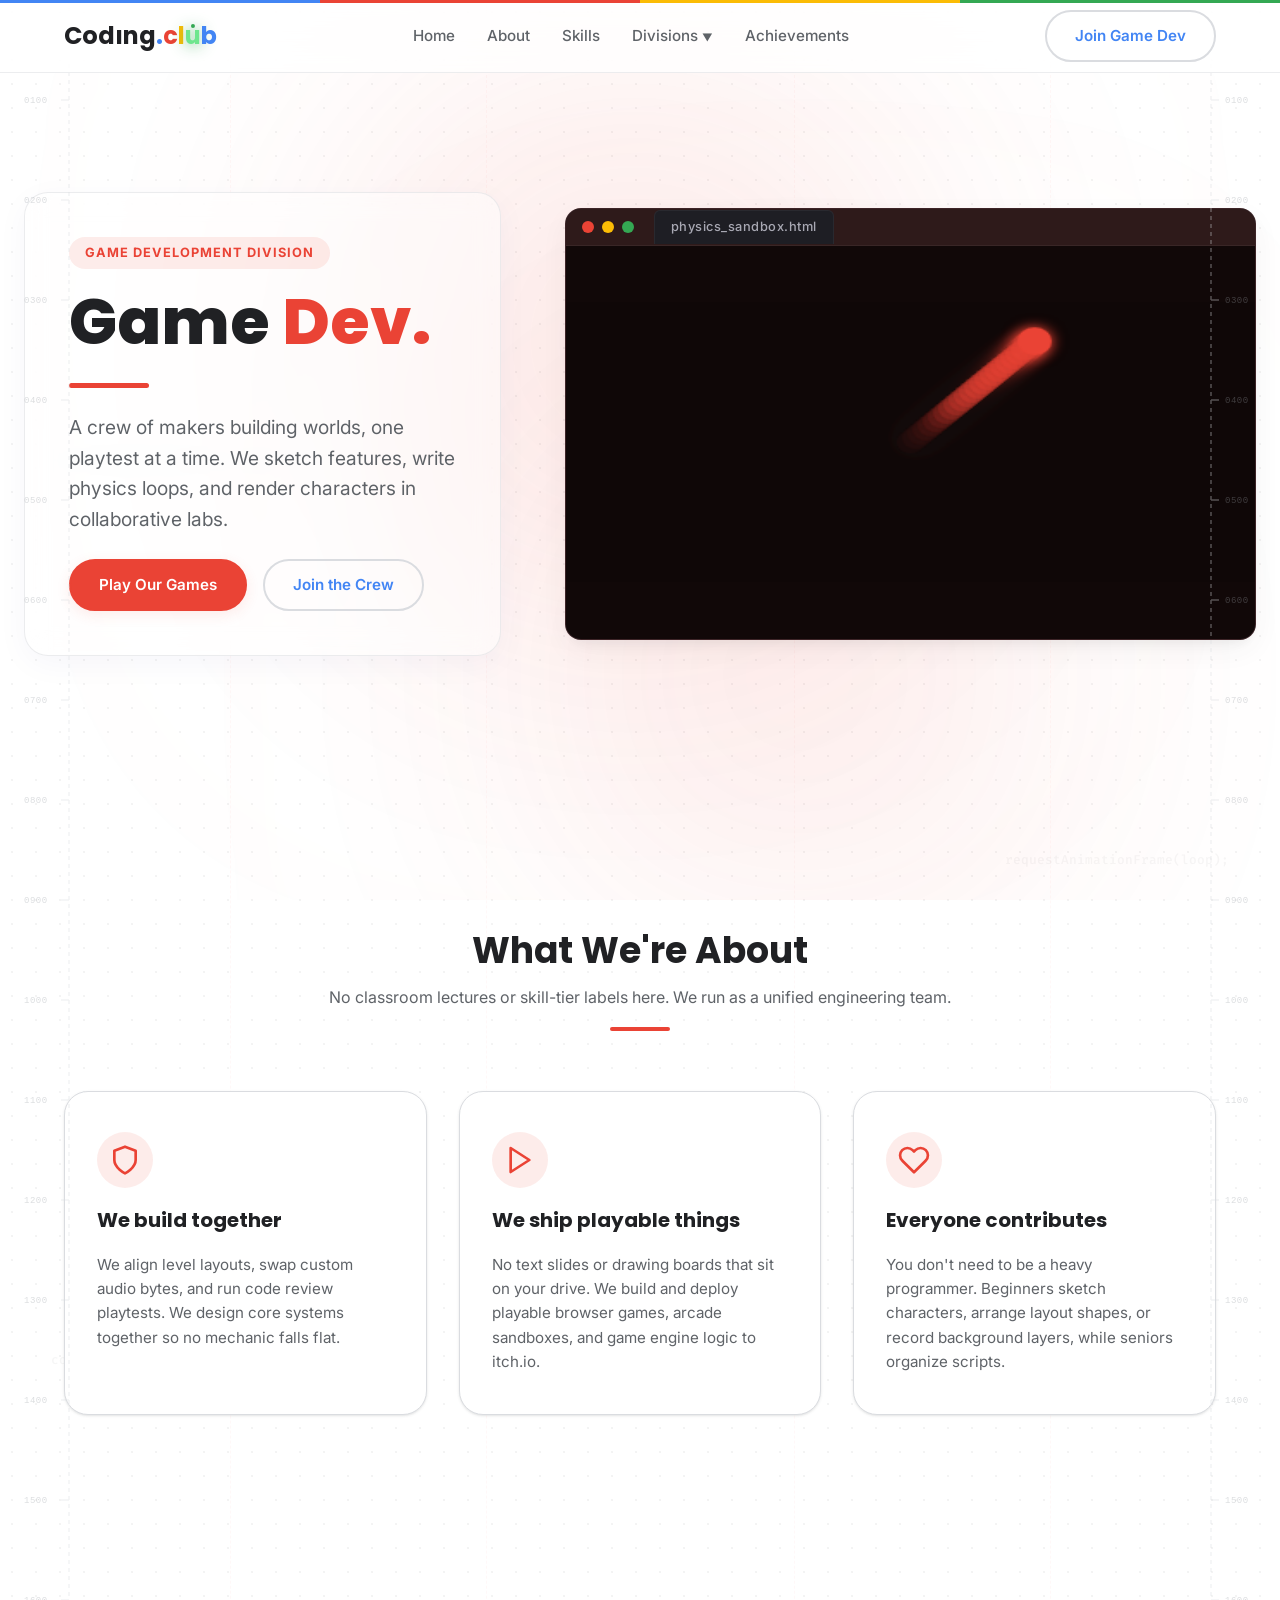
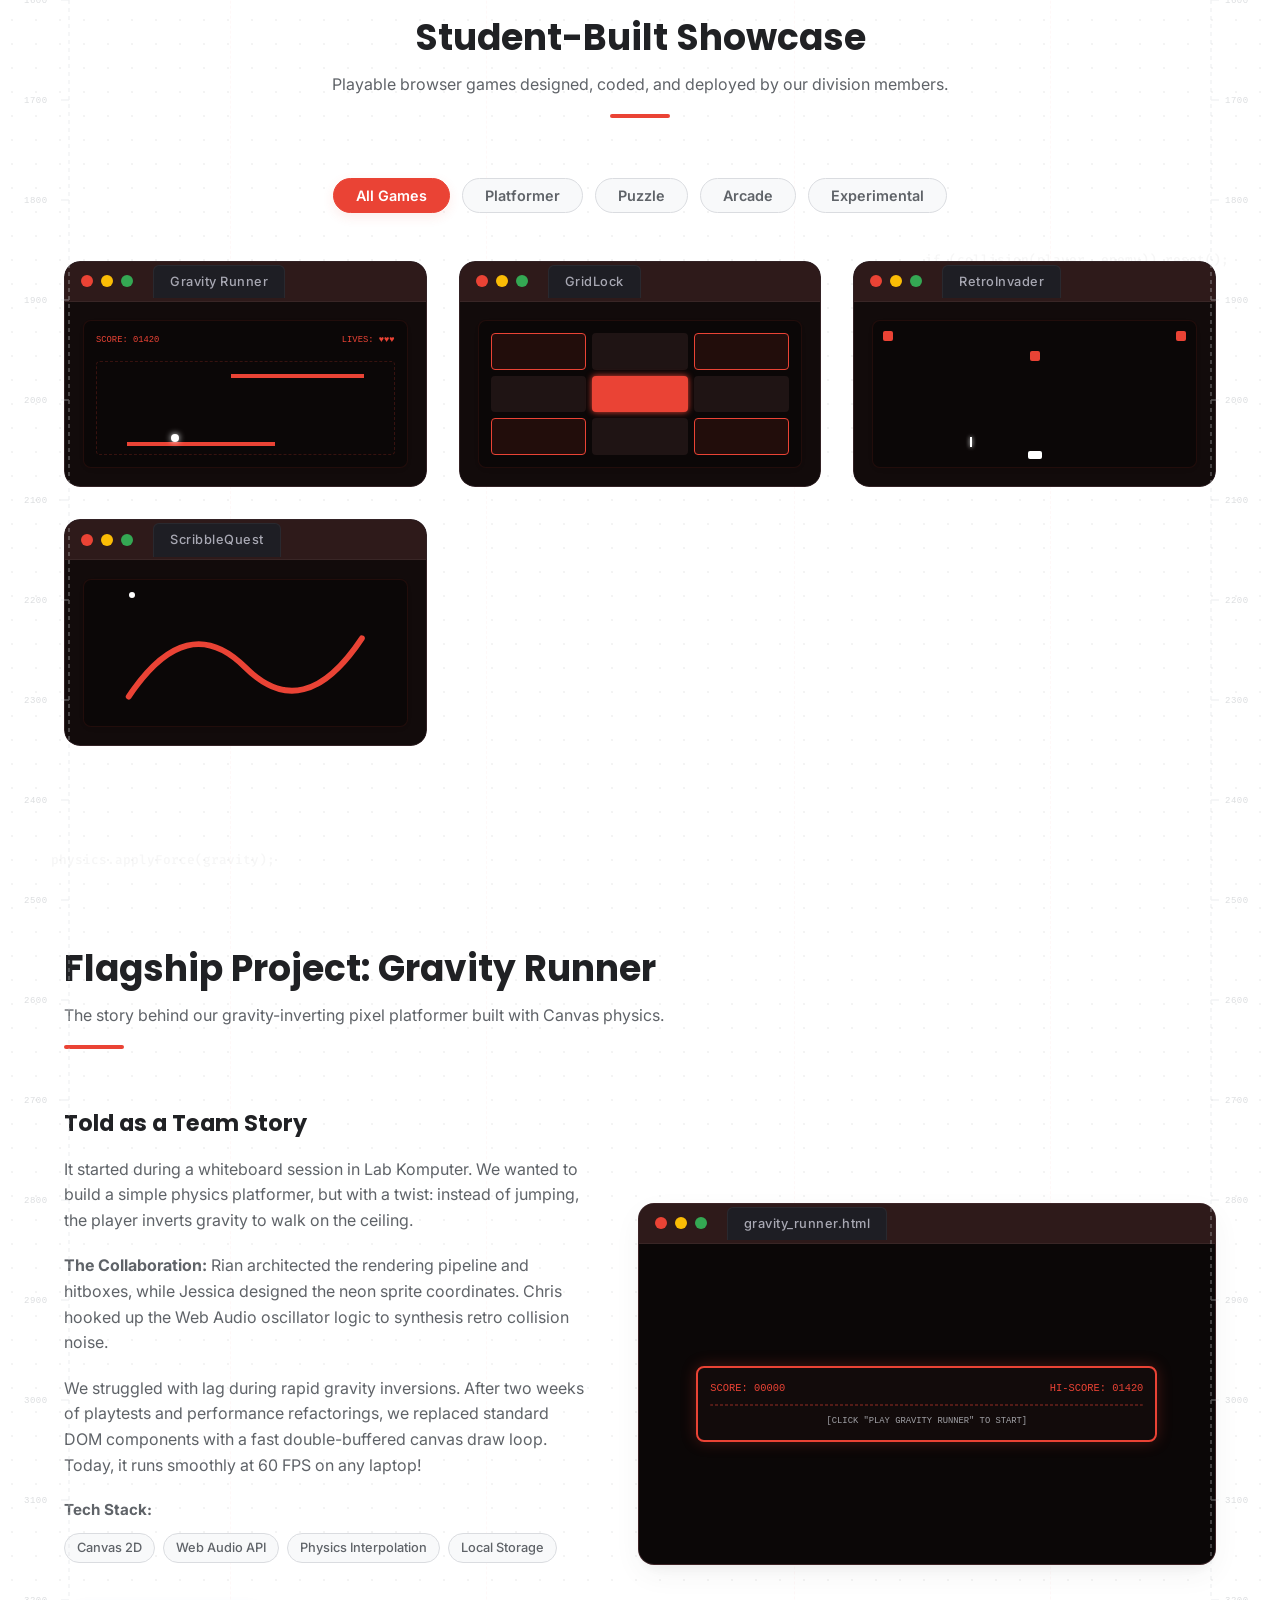
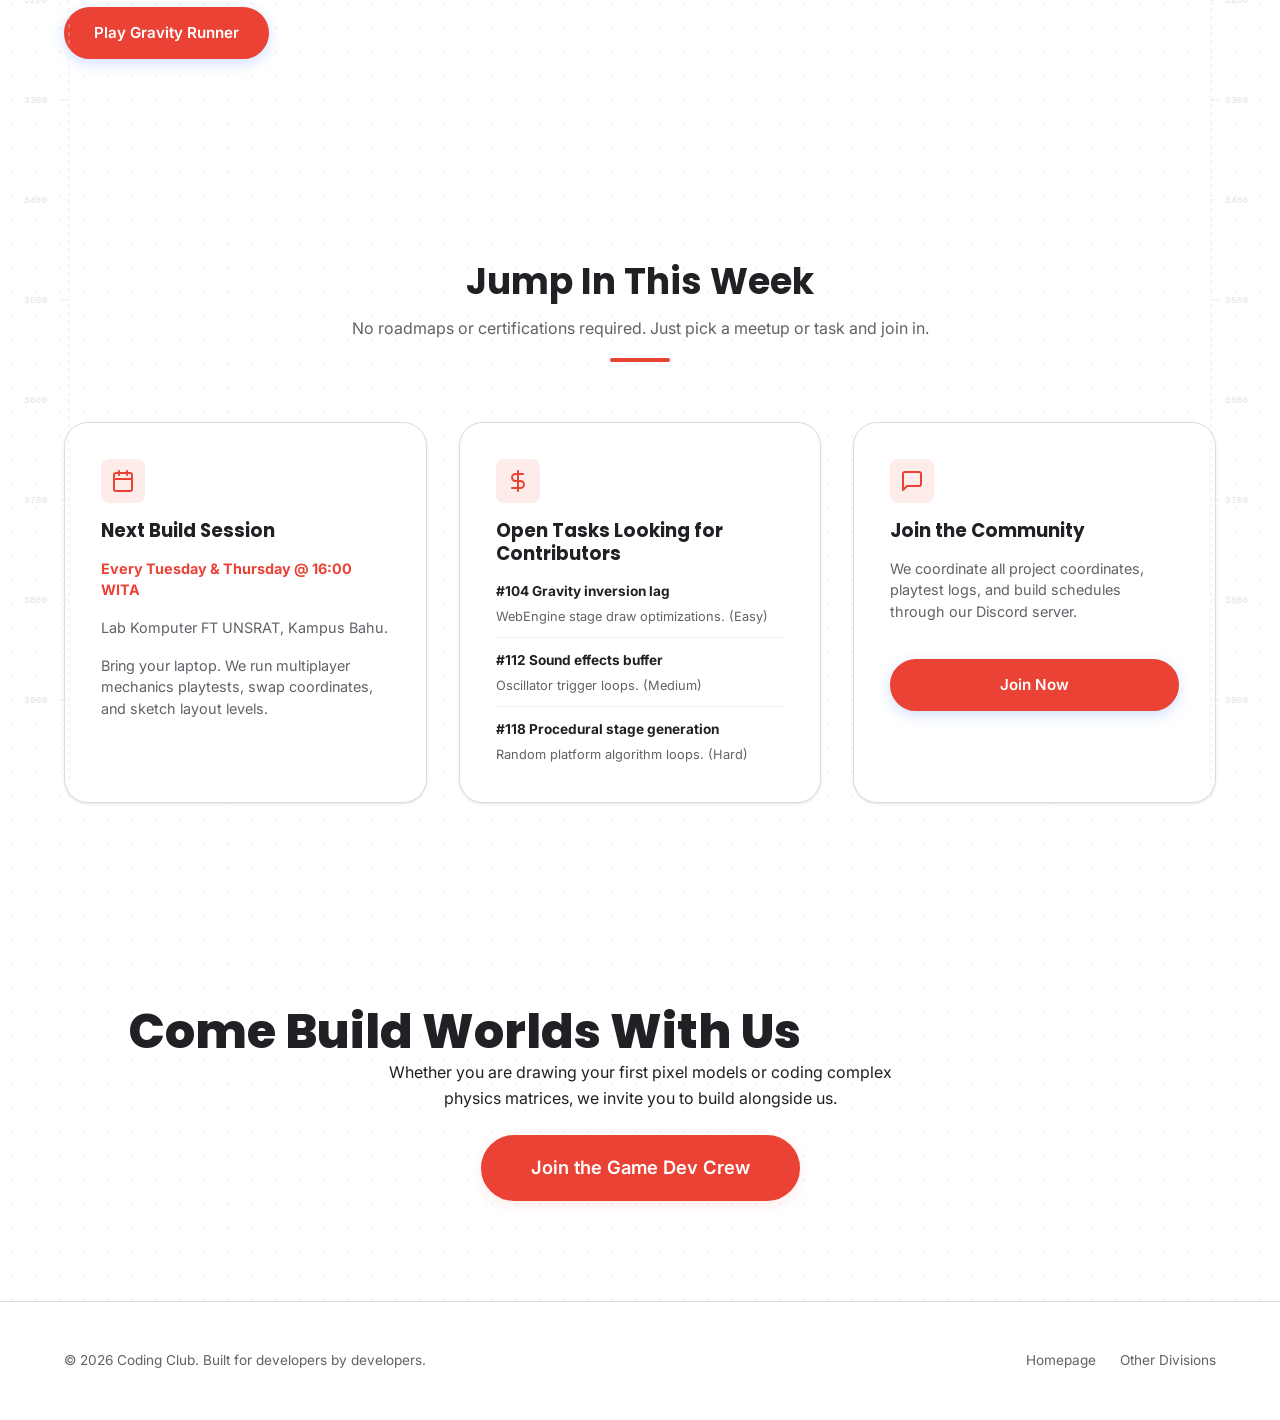
==== commit d99c8373: "Update gamedev.html" ====
--- a/gamedev.html
+++ b/gamedev.html
@@ -464,7 +464,7 @@
         <p class="cta-subtext" style="max-width: 550px; margin: 0 auto 24px auto;">
           Whether you are drawing your first pixel models or coding complex physics matrices, we invite you to build alongside us.
         </p>
-        <a href="#" class="btn btn-primary btn-large" style="background-color: var(--google-red); border-color: var(--google-red); box-shadow: 0 4px 14px var(--google-red-alpha);">Join the Game Dev Crew</a>
+        <a href="https://docs.google.com/forms/d/e/1FAIpQLSdWJF_dGjA3HIvGJ4Yi0hEr7RPRepXqrWrpB_H9oQLUdnPNRw/viewform" target="_blank" class="btn btn-primary btn-large" style="background-color: var(--google-red); border-color: var(--google-red); box-shadow: 0 4px 14px var(--google-red-alpha);">Join the Game Dev Crew</a>
       </div>
     </div>
   </section>
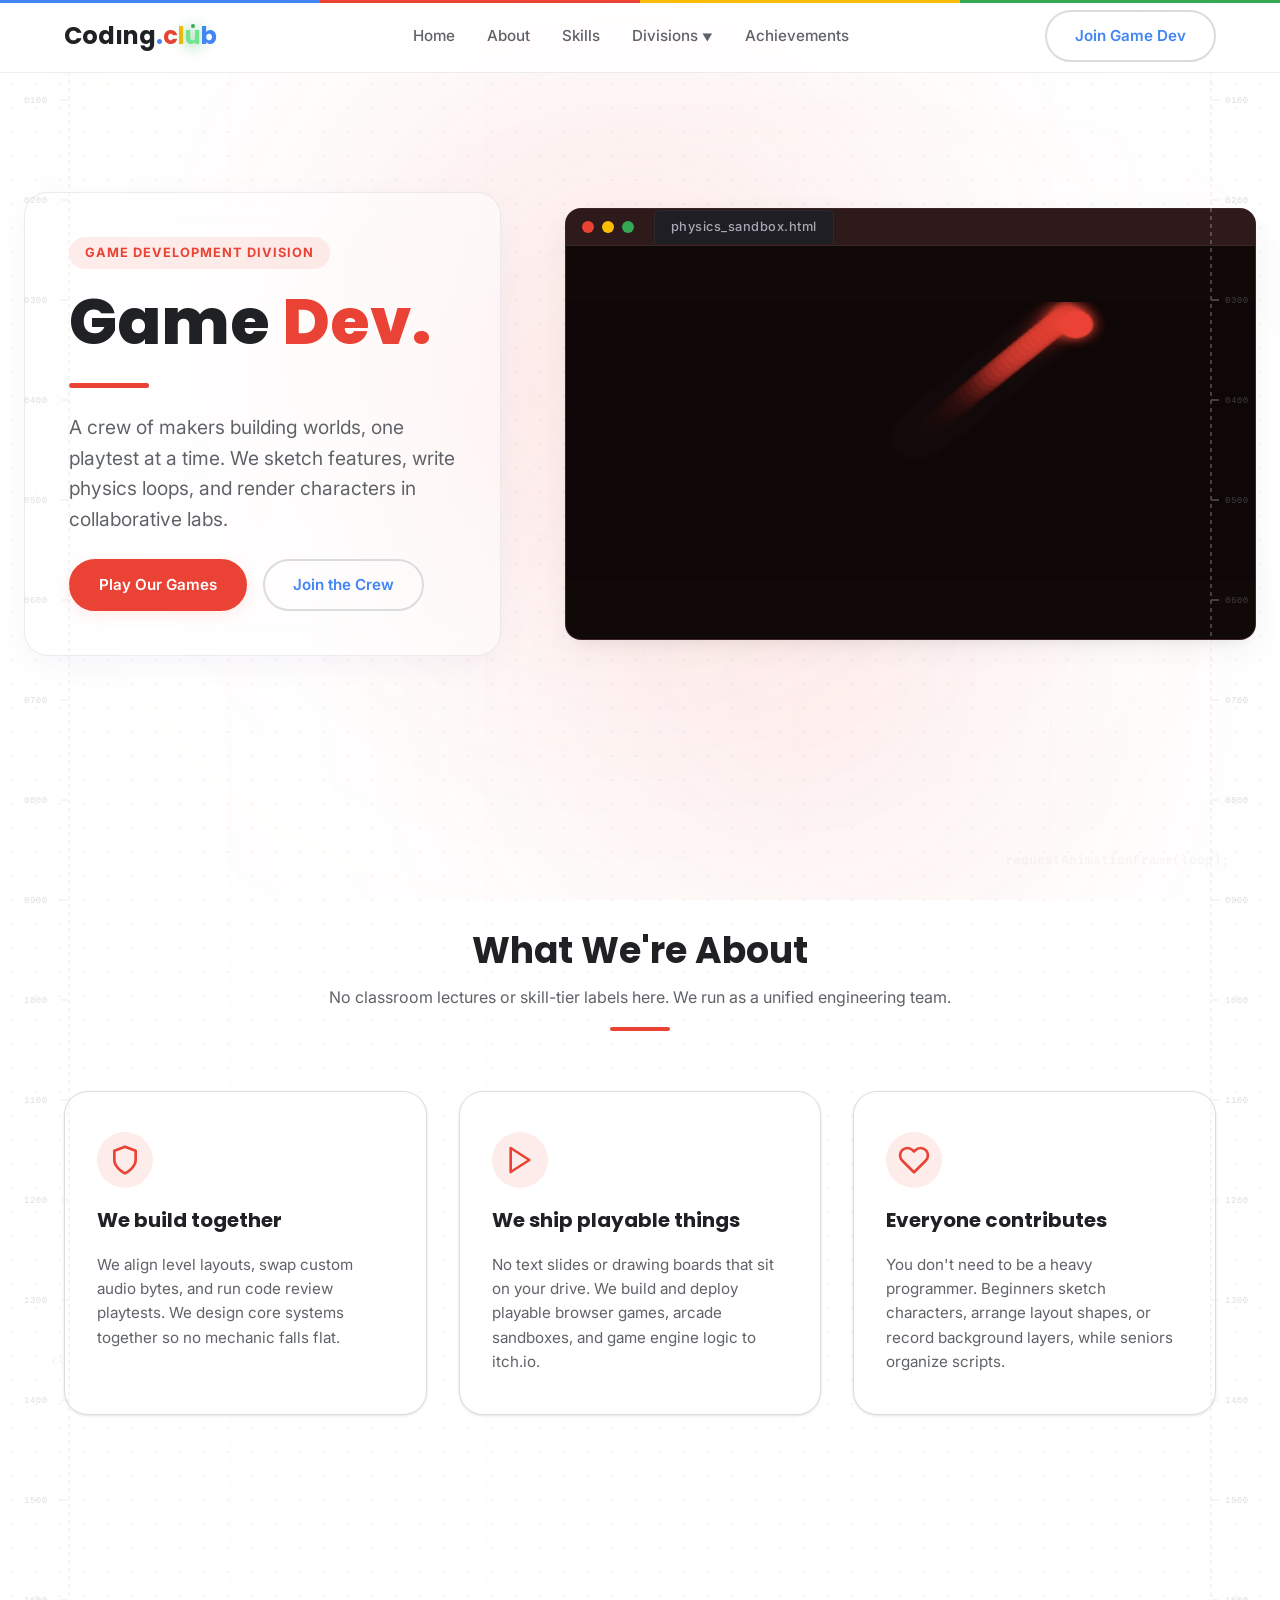
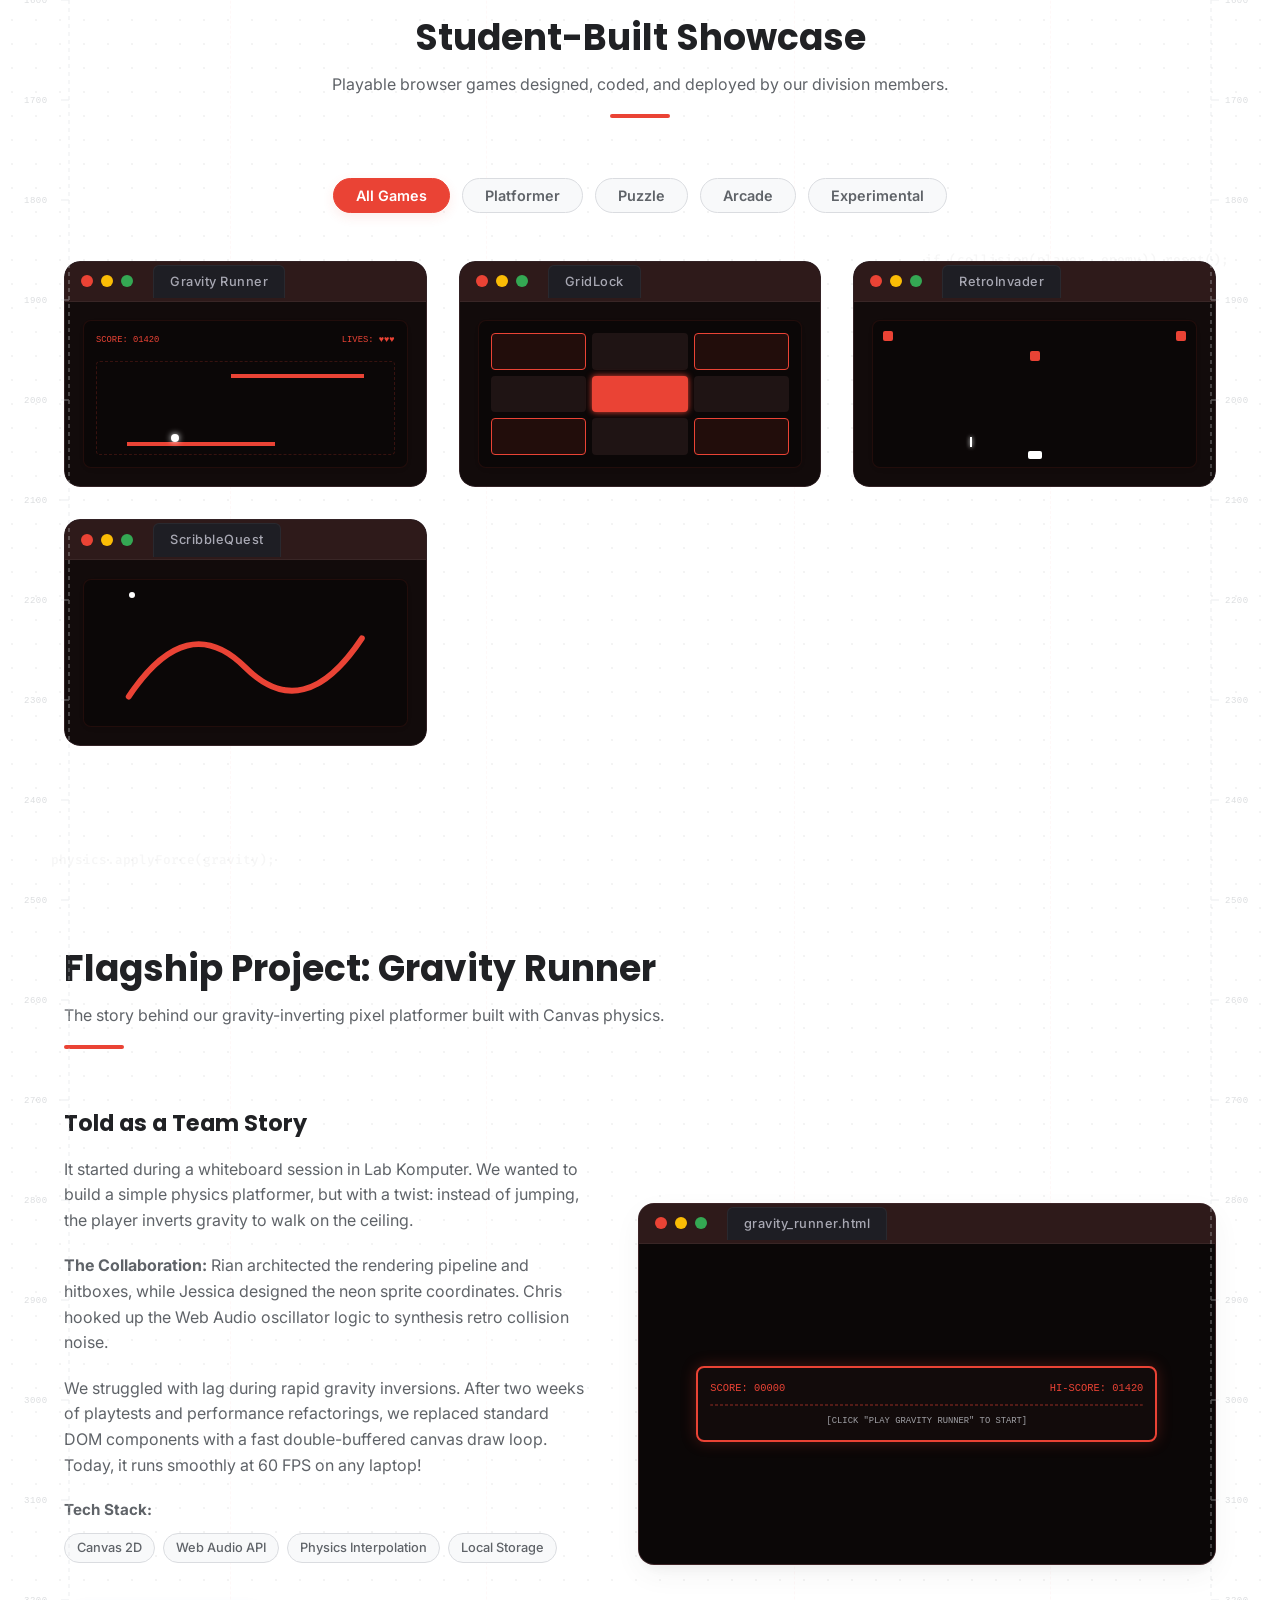
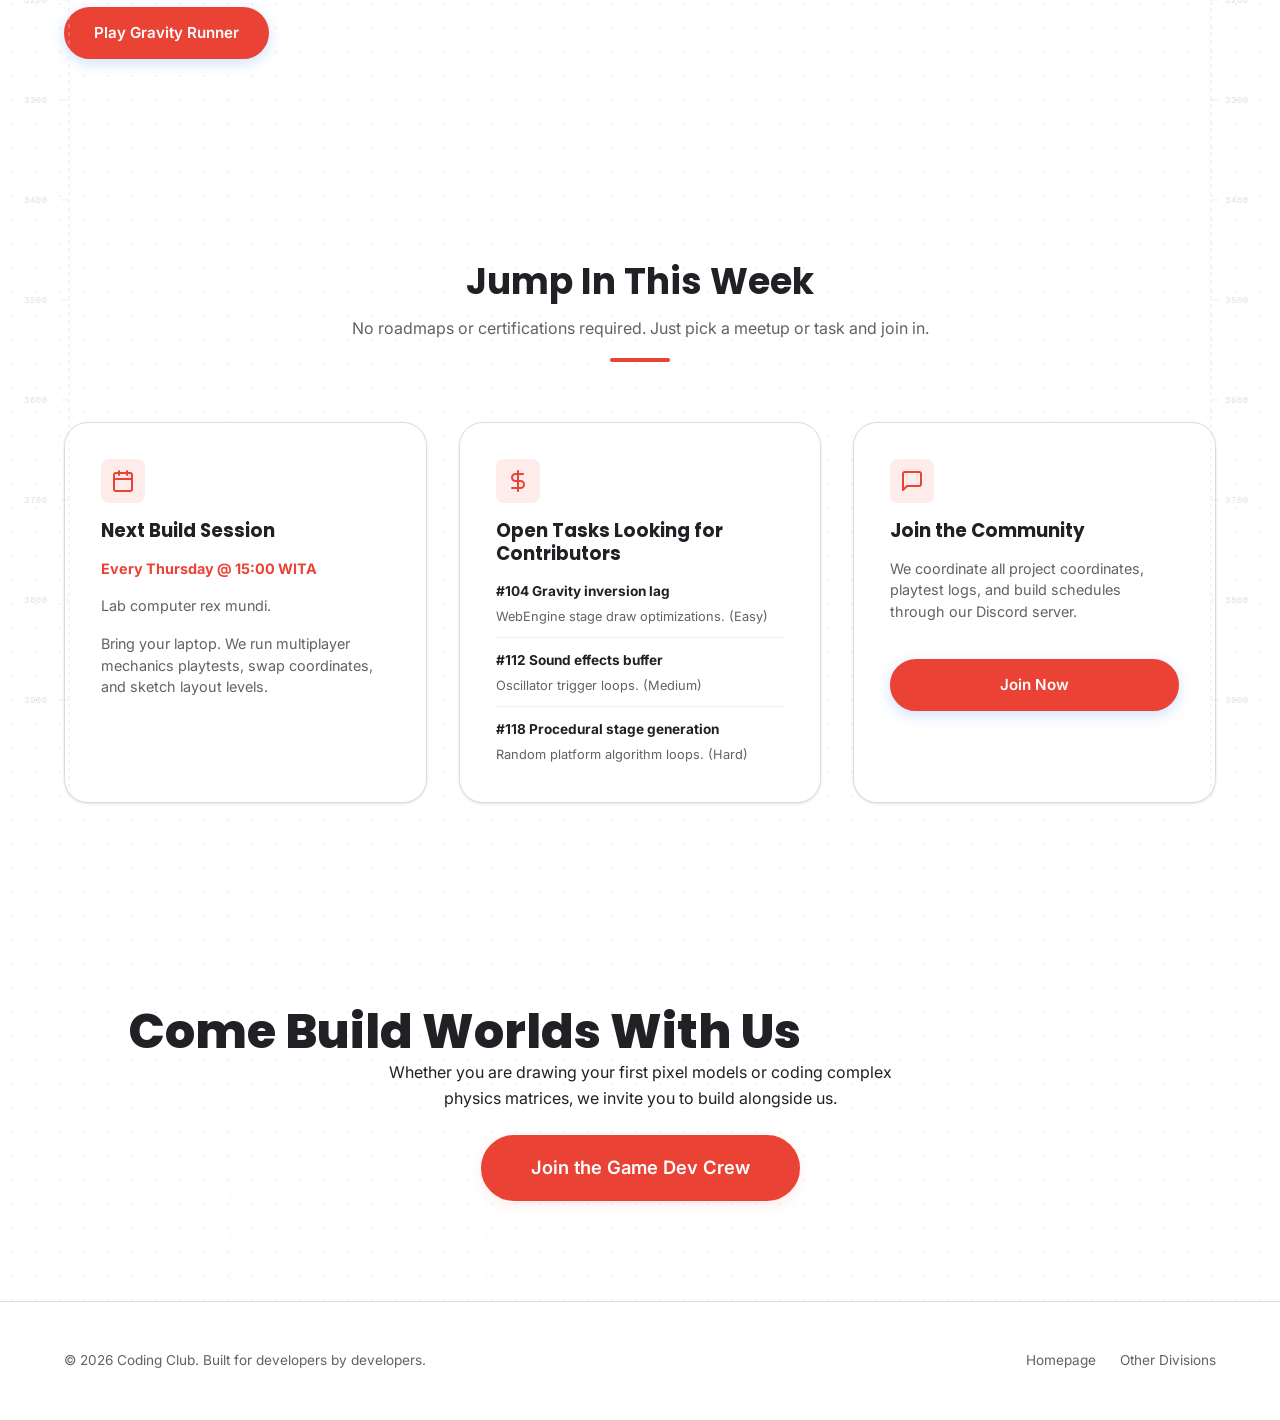
==== commit 279464d6: "Update gamedev.html waktu" ====
--- a/gamedev.html
+++ b/gamedev.html
@@ -414,8 +414,8 @@
             <svg viewBox="0 0 24 24" width="24" height="24" fill="none" stroke="currentColor" stroke-width="2" stroke-linecap="round" stroke-linejoin="round"><rect x="3" y="4" width="18" height="18" rx="2" ry="2"/><line x1="16" y1="2" x2="16" y2="6"/><line x1="8" y1="2" x2="8" y2="6"/><line x1="3" y1="10" x2="21" y2="10"/></svg>
           </div>
           <h3>Next Build Session</h3>
-          <p class="meetup-time" style="color: var(--google-red);">Every Tuesday & Thursday @ 16:00 WITA</p>
-          <p>Lab Komputer FT UNSRAT, Kampus Bahu.</p>
+          <p class="meetup-time" style="color: var(--google-red);">Every Thursday @ 15:00 WITA</p>
+          <p>Lab computer rex mundi.</p>
           <p class="details">Bring your laptop. We run multiplayer mechanics playtests, swap coordinates, and sketch layout levels.</p>
         </div>
 
